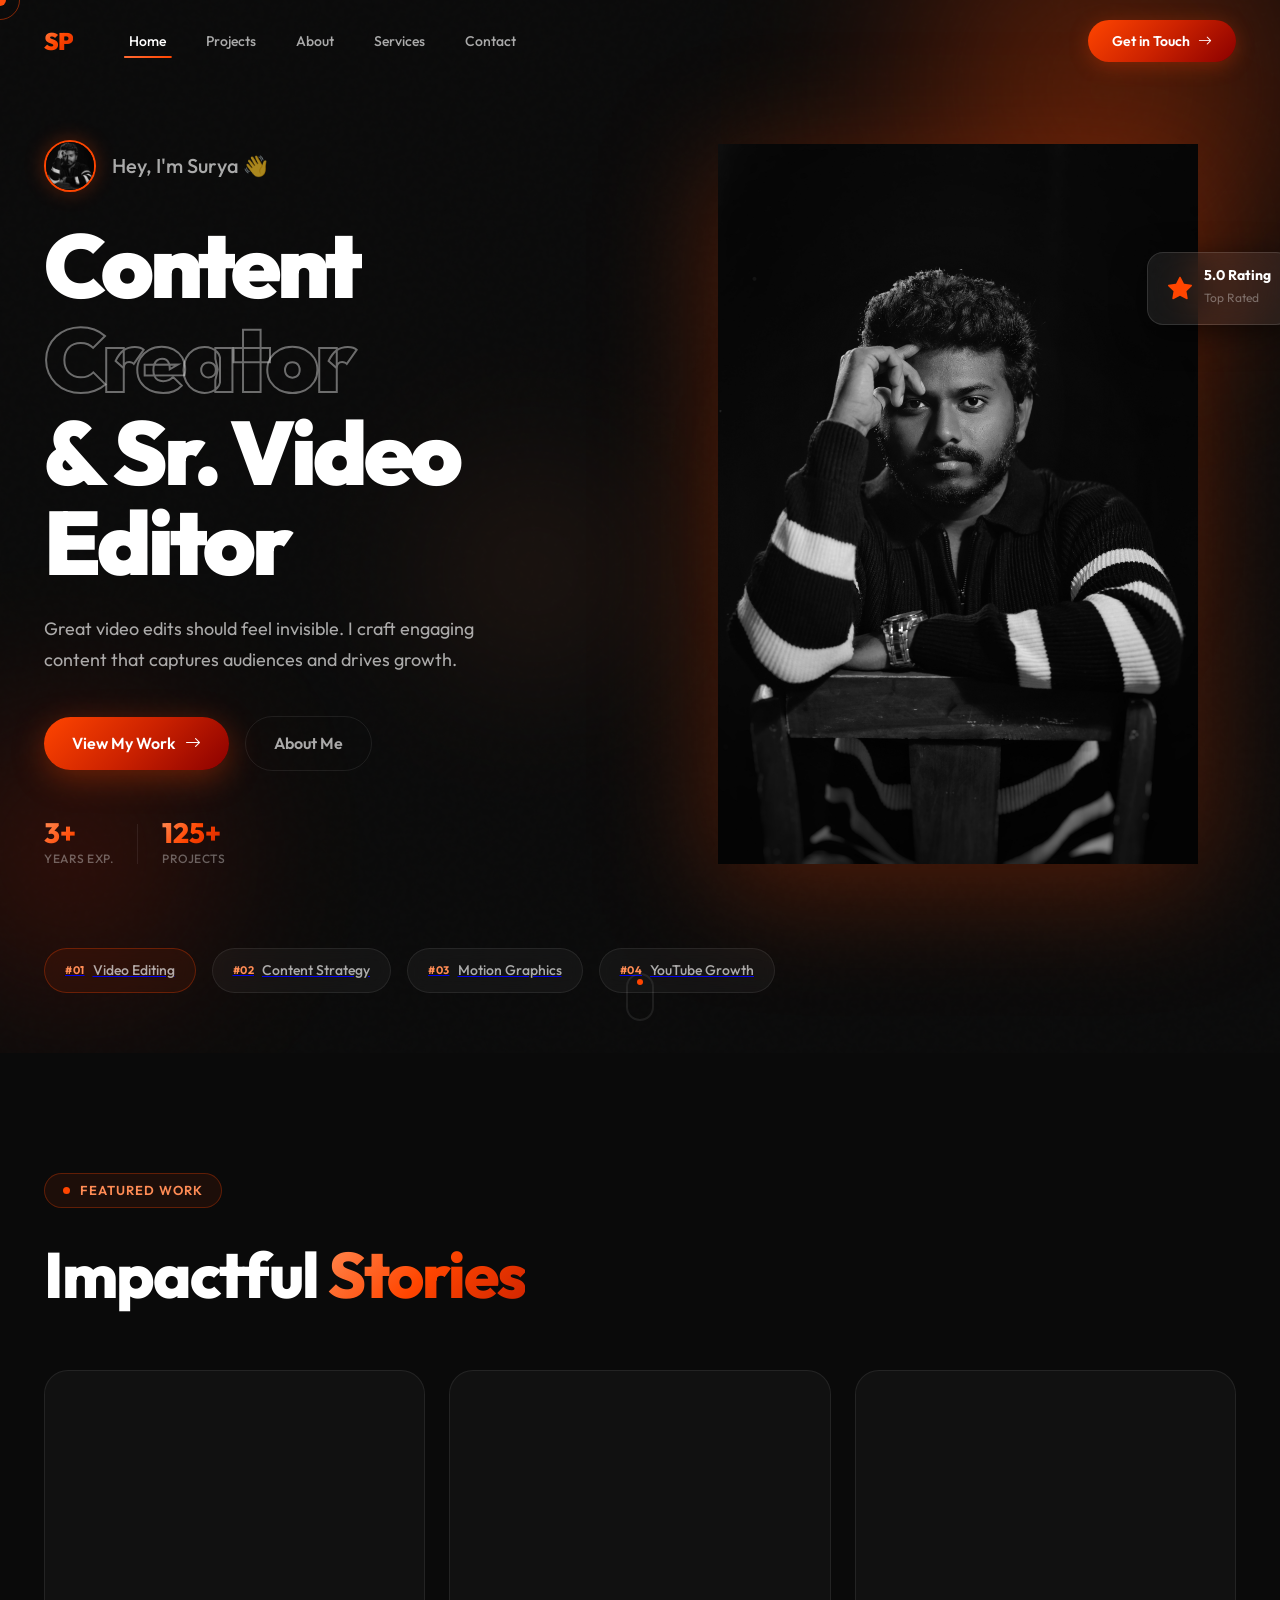
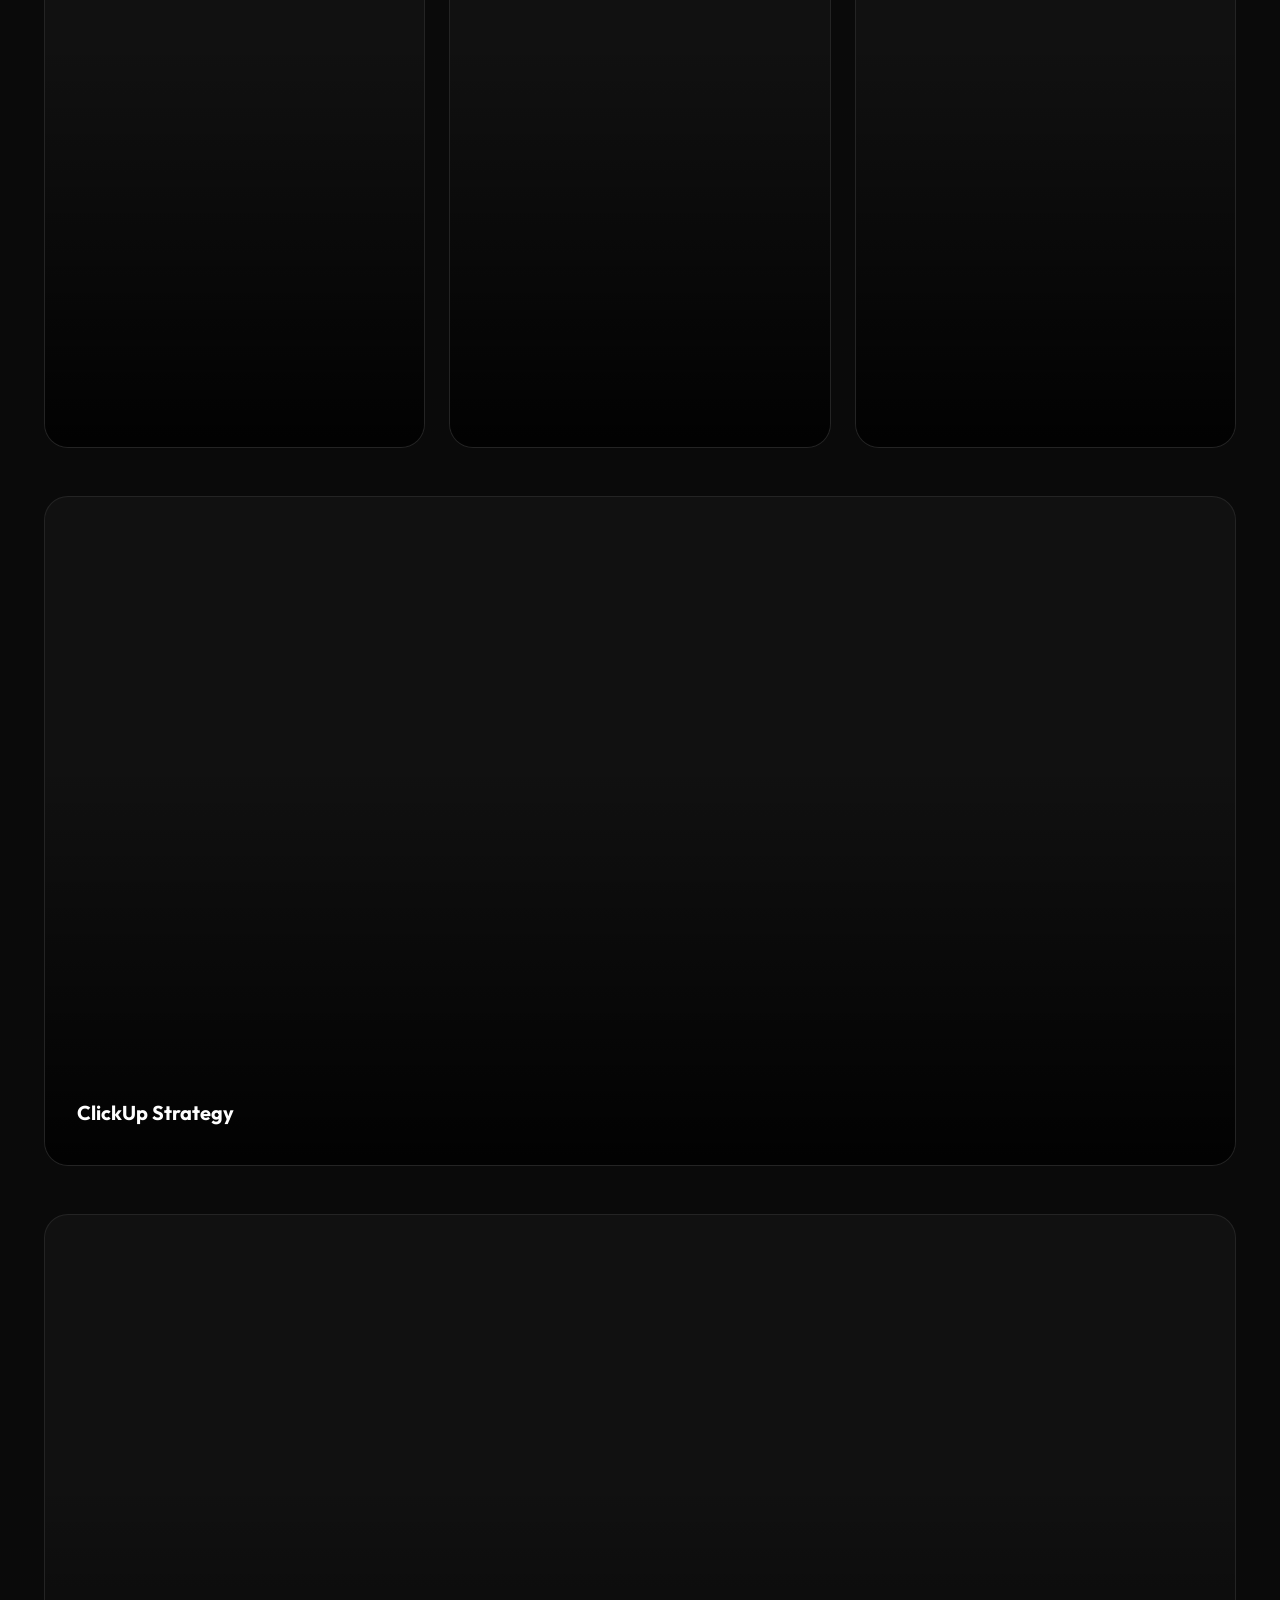
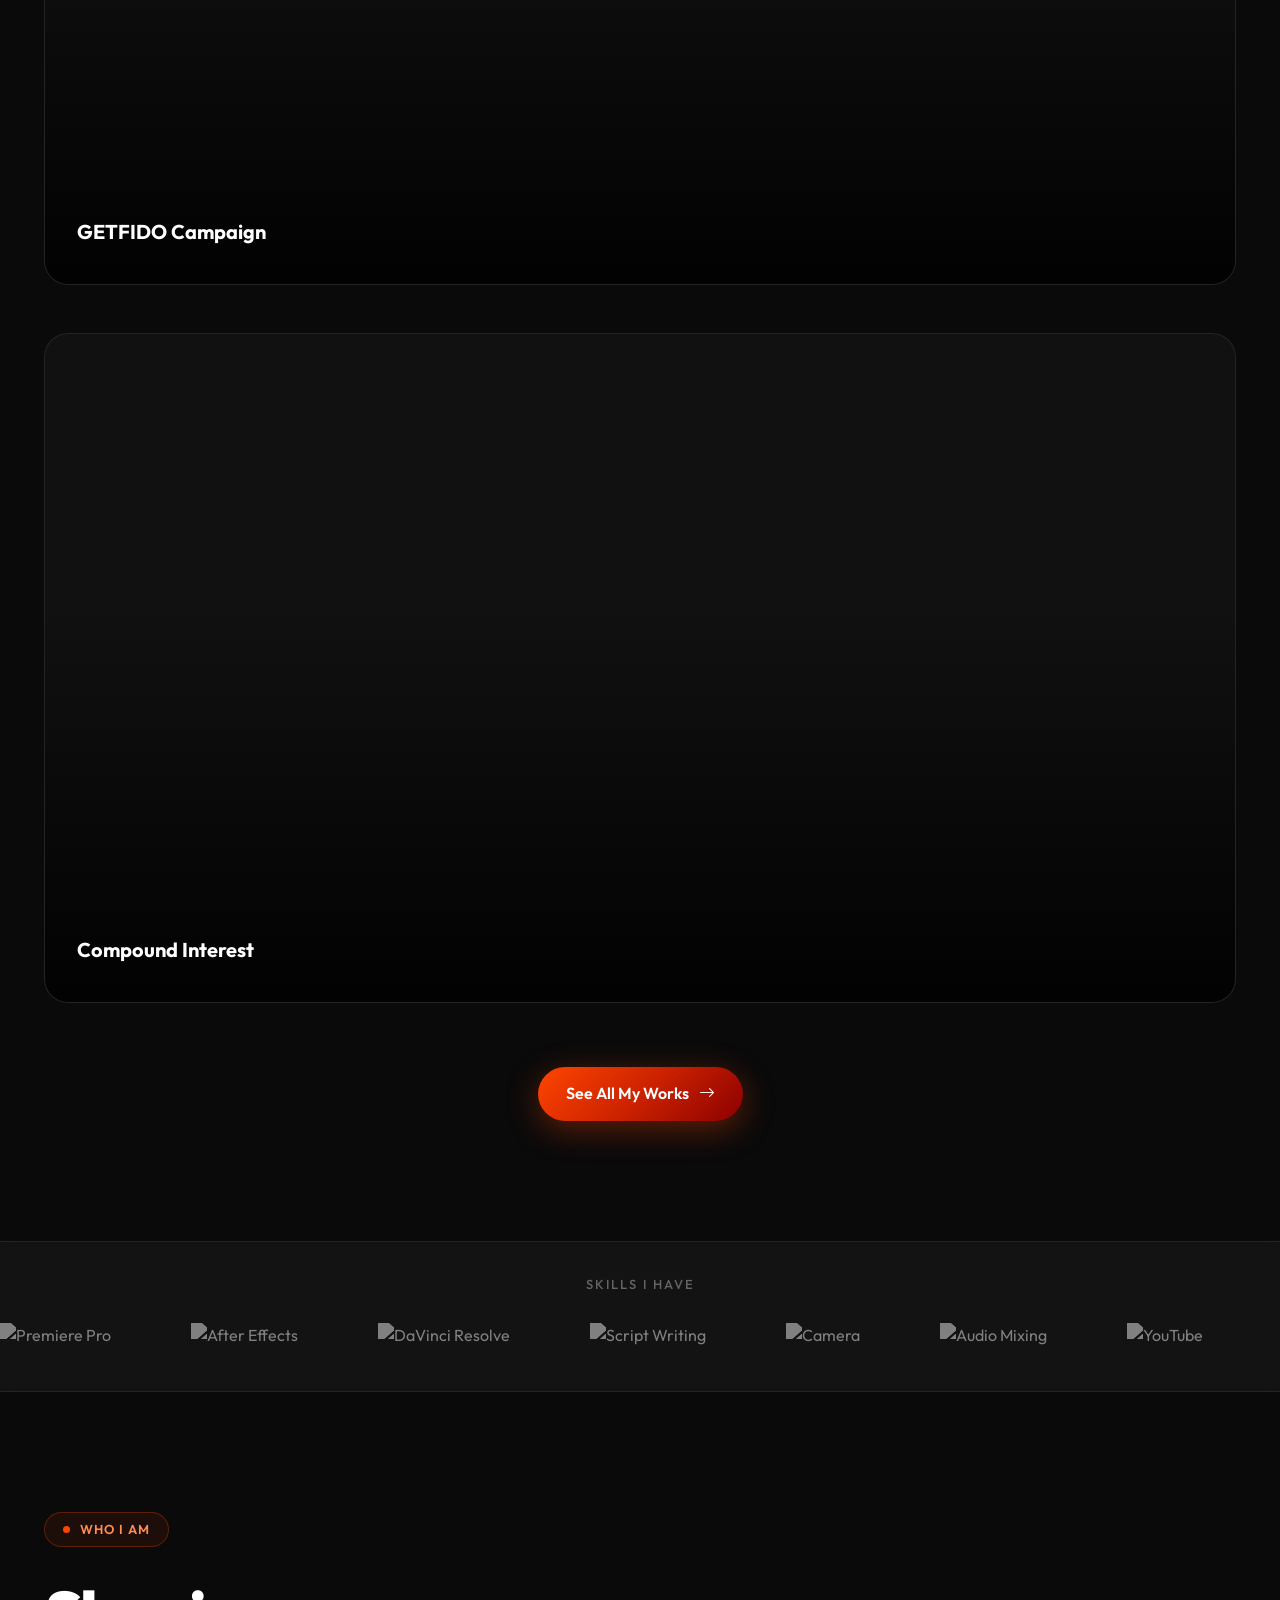
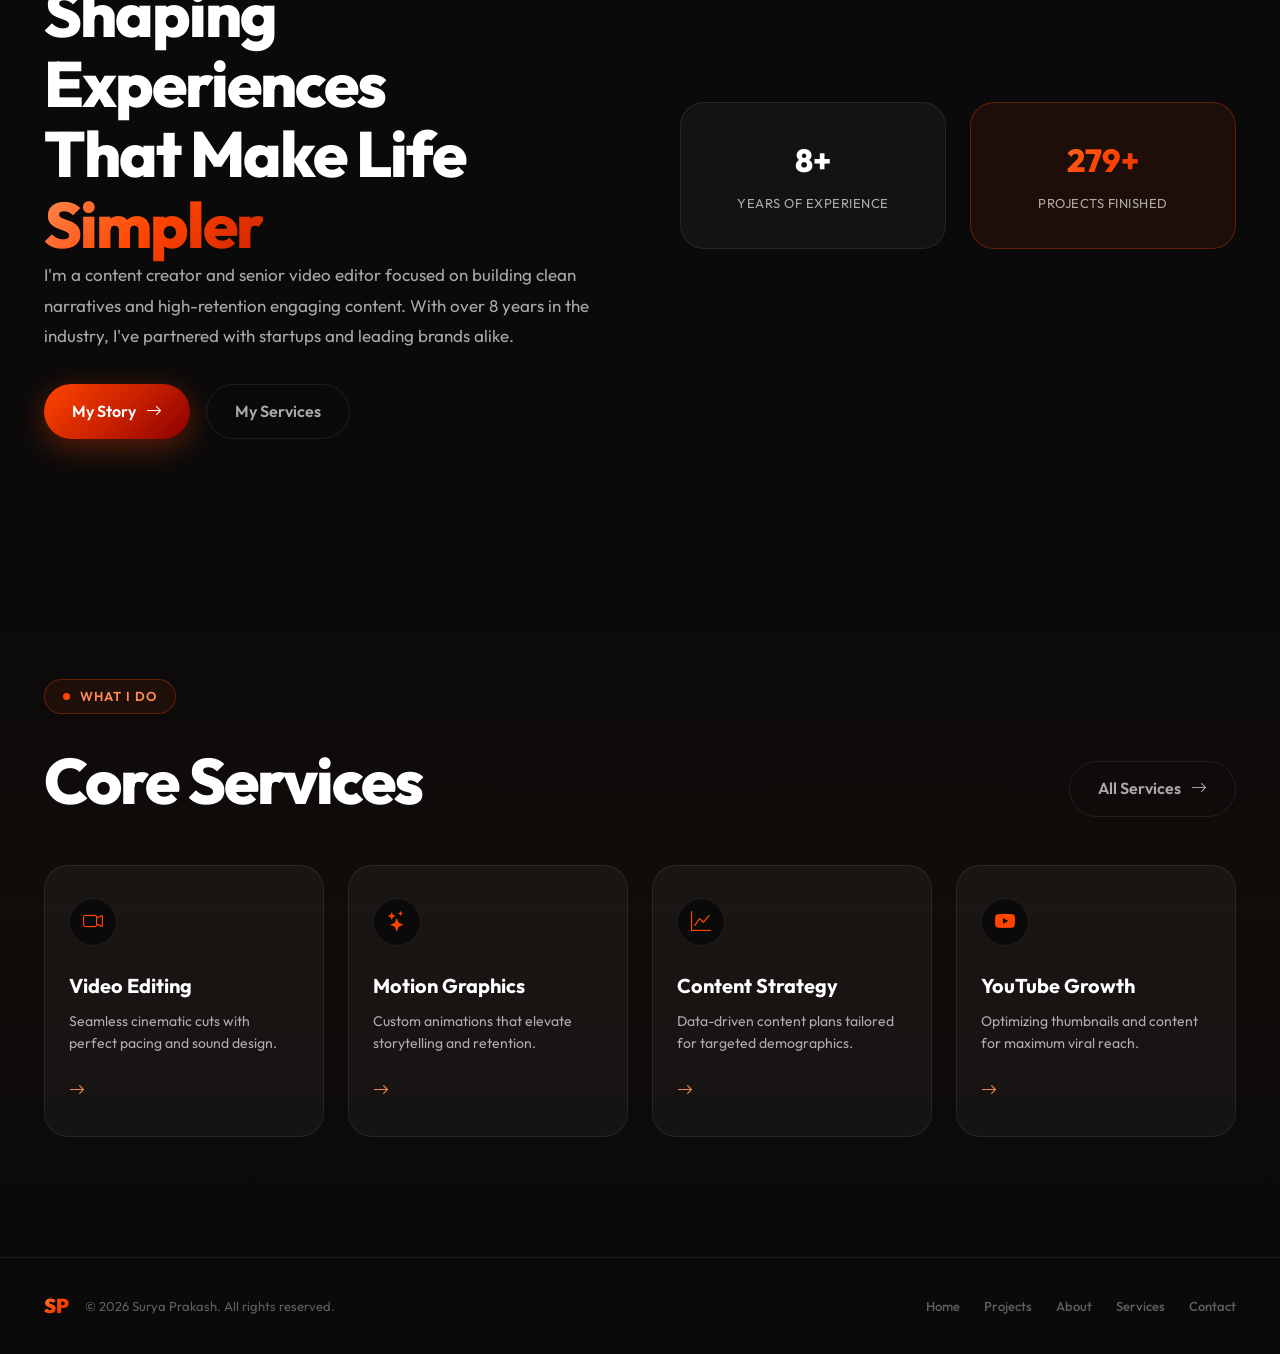
==== index.html @ 32194b1c "april" ====
<!doctype html>
<html lang="en">
<head>
  <meta charset="utf-8">
  <meta name="viewport" content="width=device-width, initial-scale=1">
  <meta name="description" content="Surya Prakash — Content Creator & Senior Video Editor. Crafting engaging cinematic stories and digital content.">
  <title>Home — Surya Prakash | Content Creator & Senior Video Editor</title>
  <link rel="preconnect" href="https://fonts.googleapis.com">
  <link rel="preconnect" href="https://fonts.gstatic.com" crossorigin>
  <link href="https://fonts.googleapis.com/css2?family=Outfit:wght@300;400;500;600;700;800;900&family=Inter:wght@300;400;500;600&display=swap" rel="stylesheet">
  <link href="css/bootstrap-icons.css" rel="stylesheet">
  <link href="css/portfolio-revamp.css" rel="stylesheet">
</head>
<body data-page="home">

  <!-- PRELOADER -->
  <div class="preloader" id="preloader">
    <div class="preloader-inner">
      <div class="preloader-ring"></div>
      <span class="preloader-logo">SP</span>
    </div>
  </div>

  <!-- CURSOR -->
  <div class="cursor" id="cursor"></div>
  <div class="cursor-follower" id="cursorFollower"></div>

  <!-- NAVBAR -->
  <nav class="navbar" id="navbar">
    <div class="nav-container">
      <a href="index.html" class="nav-logo"><span class="logo-text">SP</span></a>
      <ul class="nav-links" id="navLinks">
        <li><a href="index.html"    class="nav-link" data-page="home">Home</a></li>
        <li><a href="projects.html" class="nav-link" data-page="projects">Projects</a></li>
        <li><a href="about.html"    class="nav-link" data-page="about">About</a></li>
        <li><a href="services.html" class="nav-link" data-page="services">Services</a></li>
        <li><a href="contact.html"  class="nav-link" data-page="contact">Contact</a></li>
      </ul>
      <a href="contact.html" class="nav-cta"><span>Get in Touch</span><i class="bi-arrow-right"></i></a>
      <button class="hamburger" id="hamburger" aria-label="Toggle navigation">
        <span></span><span></span><span></span>
      </button>
    </div>
  </nav>

  <!-- MOBILE MENU -->
  <div class="mobile-menu" id="mobileMenu">
    <ul class="mobile-nav-links">
      <li><a href="index.html"    class="mobile-link">Home</a></li>
      <li><a href="projects.html" class="mobile-link">Projects</a></li>
      <li><a href="about.html"    class="mobile-link">About</a></li>
      <li><a href="services.html" class="mobile-link">Services</a></li>
      <li><a href="contact.html"  class="mobile-link">Contact</a></li>
    </ul>
  </div>

  <main>
    <!-- HERO -->
    <section class="hero" id="home">
      <div class="hero-bg">
        <div class="blob blob-1"></div>
        <div class="blob blob-2"></div>
        <div class="blob blob-3"></div>
        <div class="noise-overlay"></div>
      </div>

      <div class="hero-container">

        <div class="hero-inner">
          <div class="hero-content">
            <div class="hero-greeting">
              <img src="images/happy-bearded-young-man.jpg" class="hero-avatar" alt="Surya Prakash">
              <span>Hey, I'm Surya 👋</span>
            </div>
            <h1 class="hero-title">
              <span class="hero-title-line">Content</span>
              <span class="hero-title-line hero-title-outline">Creator</span>
              <span class="hero-title-line">& Sr. Video Editor</span>
            </h1>
            <p class="hero-desc">Great video edits should feel invisible. I craft engaging content that captures audiences and drives growth.</p>
            <div class="hero-actions">
              <a href="projects.html" class="btn-primary-glow"><span>View My Work</span><i class="bi-arrow-right"></i></a>
              <a href="about.html"    class="btn-ghost"><span>About Me</span></a>
            </div>
            <div class="hero-stats">
              <div class="stat-item"><strong>8+</strong><span>Years Exp.</span></div>
              <div class="stat-divider"></div>
              <div class="stat-item"><strong>279+</strong><span>Projects</span></div>
            </div>
          </div>

          <div class="hero-visual">
            <div class="hero-image-glow"></div>
            <div class="hero-image-container">
              <img src="images/portrait-happy-excited-man-holding-laptop-computer.png" class="hero-image" alt="Surya Prakash">
            </div>

            <div class="float-card float-card-2">
              <i class="bi-star-fill float-card-icon"></i>
              <div><strong>5.0 Rating</strong><span>Top Rated</span></div>
            </div>
          </div>
        </div>

        <!-- Service tags -->
        <div class="hero-tags">
          <a href="services.html" class="tag-wrap">
            <span class="tag-num">#01</span><span class="tag-name">Video Editing</span>
          </a>
          <a href="services.html" class="tag-wrap">
            <span class="tag-num">#02</span><span class="tag-name">Content Strategy</span>
          </a>
          <a href="services.html" class="tag-wrap active-tag">
            <span class="tag-num">#03</span><span class="tag-name">Motion Graphics</span>
          </a>
          <a href="services.html" class="tag-wrap">
            <span class="tag-num">#04</span><span class="tag-name">YouTube Growth</span>
          </a>
        </div>
      </div>

      <div class="scroll-indicator"><div class="scroll-dot"></div></div>
    </section>

    <!-- HOME WORK TEASER -->
    <section class="home-work-teaser section-padding">
      <div class="container">
        <div class="section-tag" data-animate="fade-up">
          <span class="tag-dot"></span><span>Featured Work</span>
        </div>
        <div class="work-teaser-header" data-animate="fade-up" data-delay="100">
          <h2 class="section-heading">Impactful <em>Stories</em></h2>
        </div>

        <!-- Short Form Grid -->
        <div class="work-grid short-form-grid" data-animate="fade-up" data-delay="200">
          <div class="video-card">
            <video class="video-thumb" autoplay muted loop playsinline>
              <source src="https://res.cloudinary.com/dpy5cxfa3/video/upload/v1776855637/IMG_6345_fhyfrw.mp4" type="video/mp4">
            </video>
            <button type="button" class="play-icon" data-lightbox data-type="video" data-src="https://res.cloudinary.com/dpy5cxfa3/video/upload/v1776855637/IMG_6345_fhyfrw.mp4">
              <i class="bi-play-fill"></i>
            </button>
            <div class="video-overlay" style="pointer-events: none;">
              <div class="video-info">
              </div>
            </div>
          </div>
          <div class="video-card">
            <video class="video-thumb" autoplay muted loop playsinline>
              <source src="https://res.cloudinary.com/dpy5cxfa3/video/upload/v1776855641/IMG_6347_lkm1pr.mp4" type="video/mp4">
            </video>
            <button type="button" class="play-icon" data-lightbox data-type="video" data-src="https://res.cloudinary.com/dpy5cxfa3/video/upload/v1776855641/IMG_6347_lkm1pr.mp4">
              <i class="bi-play-fill"></i>
            </button>
            <div class="video-overlay" style="pointer-events: none;">
              <div class="video-info">
              </div>
            </div>
          </div>
          <div class="video-card">
            <video class="video-thumb" autoplay muted loop playsinline>
              <source src="https://res.cloudinary.com/dpy5cxfa3/video/upload/v1776855666/IMG_6342_tnekiv.mp4" type="video/mp4">
            </video>
            <button type="button" class="play-icon" data-lightbox data-type="video" data-src="https://res.cloudinary.com/dpy5cxfa3/video/upload/v1776855666/IMG_6342_tnekiv.mp4">
              <i class="bi-play-fill"></i>
            </button>
            <div class="video-overlay" style="pointer-events: none;">
              <div class="video-info">
              </div>
            </div>
          </div>
        </div>

        <!-- Long Form Grid -->
        <div class="work-grid long-form-grid" data-animate="fade-up" data-delay="300">
          <div class="video-card long-form">
            <video class="video-thumb" autoplay muted loop playsinline>
              <source src="https://res.cloudinary.com/dpy5cxfa3/video/upload/v1776855956/Clickup_amy5yx.mp4" type="video/mp4">
            </video>
            <button type="button" class="play-icon" data-lightbox data-type="video" data-src="https://res.cloudinary.com/dpy5cxfa3/video/upload/v1776855956/Clickup_amy5yx.mp4">
              <i class="bi-play-fill"></i>
            </button>
            <div class="video-overlay" style="pointer-events: none;">
              <div class="video-info">
                <h4>ClickUp Strategy</h4>
              </div>
            </div>
          </div>
          <div class="video-card long-form">
            <video class="video-thumb" autoplay muted loop playsinline>
              <source src="https://res.cloudinary.com/dpy5cxfa3/video/upload/v1776855964/GETFIDO_imdwhl.mp4" type="video/mp4">
            </video>
            <button type="button" class="play-icon" data-lightbox data-type="video" data-src="https://res.cloudinary.com/dpy5cxfa3/video/upload/v1776855964/GETFIDO_imdwhl.mp4">
              <i class="bi-play-fill"></i>
            </button>
            <div class="video-overlay" style="pointer-events: none;">
              <div class="video-info">
                <h4>GETFIDO Campaign</h4>
              </div>
            </div>
          </div>
          <div class="video-card long-form">
            <video class="video-thumb" autoplay muted loop playsinline>
              <source src="https://res.cloudinary.com/dpy5cxfa3/video/upload/v1777349522/compound_interest_lb60eh.mp4" type="video/mp4">
            </video>
            <button type="button" class="play-icon" data-lightbox data-type="video" data-src="https://res.cloudinary.com/dpy5cxfa3/video/upload/v1777349522/compound_interest_lb60eh.mp4">
              <i class="bi-play-fill"></i>
            </button>
            <div class="video-overlay" style="pointer-events: none;">
              <div class="video-info">
                <h4>Compound Interest</h4>
              </div>
            </div>
          </div>
        </div>

        <div class="work-teaser-footer" data-animate="fade-up" data-delay="400">
          <a href="projects.html" class="btn-primary-glow"><span>See All My Works</span><i class="bi-arrow-right"></i></a>
        </div>
      </div>
    </section>

    <!-- MARQUEE / CLIENTS -->
    <section class="marquee-section">
      <div class="marquee-label">Skills I Have</div>
      <div class="marquee-track">
        <div class="marquee-inner">
          <img src="https://cdn.jsdelivr.net/npm/simple-icons@10.0.0/icons/adobepremierepro.svg" alt="Premiere Pro" class="marquee-logo">
          <img src="https://cdn.jsdelivr.net/npm/simple-icons@10.0.0/icons/adobeaftereffects.svg" alt="After Effects" class="marquee-logo">
          <img src="https://cdn.jsdelivr.net/npm/simple-icons@latest/icons/davinciresolve.svg" alt="DaVinci Resolve" class="marquee-logo">
          <img src="https://cdn.jsdelivr.net/npm/simple-icons@10.0.0/icons/notion.svg" alt="Script Writing" class="marquee-logo">
          <img src="https://cdn.jsdelivr.net/npm/bootstrap-icons@1.11.3/icons/camera-video.svg" alt="Camera" class="marquee-logo">
          <img src="https://cdn.jsdelivr.net/npm/simple-icons@10.0.0/icons/adobeaudition.svg" alt="Audio Mixing" class="marquee-logo">
          <img src="https://cdn.jsdelivr.net/npm/simple-icons@10.0.0/icons/youtube.svg" alt="YouTube" class="marquee-logo">
          
          <img src="https://cdn.jsdelivr.net/npm/simple-icons@10.0.0/icons/adobepremierepro.svg" alt="Premiere Pro" class="marquee-logo">
          <img src="https://cdn.jsdelivr.net/npm/simple-icons@10.0.0/icons/adobeaftereffects.svg" alt="After Effects" class="marquee-logo">
          <img src="https://cdn.jsdelivr.net/npm/simple-icons@latest/icons/davinciresolve.svg" alt="DaVinci Resolve" class="marquee-logo">
          <img src="https://cdn.jsdelivr.net/npm/simple-icons@10.0.0/icons/notion.svg" alt="Script Writing" class="marquee-logo">
          <img src="https://cdn.jsdelivr.net/npm/bootstrap-icons@1.11.3/icons/camera-video.svg" alt="Camera" class="marquee-logo">
          <img src="https://cdn.jsdelivr.net/npm/simple-icons@10.0.0/icons/adobeaudition.svg" alt="Audio Mixing" class="marquee-logo">
          <img src="https://cdn.jsdelivr.net/npm/simple-icons@10.0.0/icons/youtube.svg" alt="YouTube" class="marquee-logo">
        </div>
      </div>
    </section>

    <!-- HOME PREVIEW: ABOUT TEASER -->
    <section class="home-teaser section-padding">
      <div class="container">
        <div class="teaser-grid">
          <div class="teaser-left" data-animate="slide-left">
            <div class="section-tag"><span class="tag-dot"></span><span>Who I Am</span></div>
            <h2 class="section-heading">Shaping Experiences<br>That Make Life <em>Simpler</em></h2>
            <p class="about-text">I'm a content creator and senior video editor focused on building clean narratives and high-retention engaging content. With over 8 years in the industry, I've partnered with startups and leading brands alike.</p>
            <div class="teaser-actions">
              <a href="about.html"    class="btn-primary-glow"><span>My Story</span><i class="bi-arrow-right"></i></a>
              <a href="services.html" class="btn-ghost"><span>My Services</span></a>
            </div>
          </div>
          <div class="teaser-right" data-animate="slide-right">
            <div class="teaser-stats-grid">
              <div class="teaser-stat-card">
                <strong>8+</strong>
                <span>Years of Experience</span>
              </div>
              <div class="teaser-stat-card featured">
                <strong>279+</strong>
                <span>Projects Finished</span>
              </div>
            </div>
          </div>
        </div>
      </div>
    </section>

    <!-- HOME PREVIEW: SERVICES TEASER -->
    <section class="home-services-teaser section-padding">
      <div class="container">
        <div class="section-tag" data-animate="fade-up"><span class="tag-dot"></span><span>What I Do</span></div>
        <div class="teaser-services-header" data-animate="fade-up" data-delay="100">
          <h2 class="section-heading">Core Services</h2>
          <a href="services.html" class="btn-ghost"><span>All Services</span><i class="bi-arrow-right"></i></a>
        </div>
        <div class="teaser-services-row">
          <a href="services.html" class="teaser-service-item" data-animate="fade-up" data-delay="0">
            <div class="tsi-icon"><i class="bi-camera-video"></i></div>
            <div class="tsi-info">
              <h4>Video Editing</h4>
              <p>Seamless cinematic cuts with perfect pacing and sound design.</p>
            </div>
            <i class="bi-arrow-right tsi-arrow"></i>
          </a>
          <a href="services.html" class="teaser-service-item" data-animate="fade-up" data-delay="100">
            <div class="tsi-icon"><i class="bi-stars"></i></div>
            <div class="tsi-info">
              <h4>Motion Graphics</h4>
              <p>Custom animations that elevate storytelling and retention.</p>
            </div>
            <i class="bi-arrow-right tsi-arrow"></i>
          </a>
          <a href="services.html" class="teaser-service-item" data-animate="fade-up" data-delay="200">
            <div class="tsi-icon"><i class="bi-graph-up"></i></div>
            <div class="tsi-info">
              <h4>Content Strategy</h4>
              <p>Data-driven content plans tailored for targeted demographics.</p>
            </div>
            <i class="bi-arrow-right tsi-arrow"></i>
          </a>
          <a href="services.html" class="teaser-service-item" data-animate="fade-up" data-delay="300">
            <div class="tsi-icon"><i class="bi-youtube"></i></div>
            <div class="tsi-info">
              <h4>YouTube Growth</h4>
              <p>Optimizing thumbnails and content for maximum viral reach.</p>
            </div>
            <i class="bi-arrow-right tsi-arrow"></i>
          </a>
        </div>
      </div>
    </section>
  </main>

  <!-- FOOTER -->
  <footer class="site-footer">
    <div class="footer-container">
      <div class="footer-left">
        <span class="footer-logo">SP</span>
        <p>© 2026 Surya Prakash. All rights reserved.</p>
      </div>
      <div class="footer-right">
        <a href="index.html"    class="footer-link">Home</a>
        <a href="projects.html" class="footer-link">Projects</a>
        <a href="about.html"    class="footer-link">About</a>
        <a href="services.html" class="footer-link">Services</a>
        <a href="contact.html"  class="footer-link">Contact</a>
      </div>
    </div>
  </footer>

  <button class="back-to-top" id="backToTop" aria-label="Back to top"><i class="bi-arrow-up"></i></button>

  <script src="js/portfolio-revamp.js"></script>
</body>
</html>
---- css/portfolio-revamp.css ----
/* =============================================
   PORTFOLIO REVAMP — CSS
   Theme: Dark + Orange/Red Gradient
   Style: Glassmorphism + Modern UI
============================================= */

/* ===== RESET & ROOT ===== */
*, *::before, *::after {
  margin: 0;
  padding: 0;
  box-sizing: border-box;
}

:root {
  /* PALETTE */
  --orange-primary:   #FF4500;
  --orange-mid:       #FF6B35;
  --orange-light:     #FF8C55;
  --red-deep:         #CC2200;
  --amber:            #FF9B21;
  
  --bg-dark:          #0A0A0A;
  --bg-card:          #111111;
  --bg-card-2:        #161616;
  --surface-glass:    rgba(255, 255, 255, 0.04);
  --surface-glass-2:  rgba(255, 255, 255, 0.08);
  --surface-glass-3:  rgba(255,69,0, 0.08);

  --text-primary:     #FFFFFF;
  --text-secondary:   rgba(255,255,255,0.65);
  --text-muted:       rgba(255,255,255,0.35);
  
  --border-glass:     rgba(255,255,255,0.08);
  --border-orange:    rgba(255,69,0,0.3);

  --gradient-fire:    linear-gradient(135deg, #FF4500 0%, #CC2200 50%, #8B0000 100%);
  --gradient-warm:    linear-gradient(135deg, #FF6B35 0%, #FF4500 100%);
  --gradient-glow:    linear-gradient(180deg, rgba(255,69,0,0.15) 0%, transparent 60%);
  --gradient-text:    linear-gradient(135deg, #FF8C55 0%, #FF4500 50%, #CC2200 100%);

  --blur-glass:       blur(20px);
  --blur-sm:          blur(8px);
  --radius-sm:        8px;
  --radius-md:        16px;
  --radius-lg:        24px;
  --radius-xl:        40px;
  --radius-full:      9999px;

  --font-primary:     'Outfit', sans-serif;
  --font-secondary:   'Inter', sans-serif;

  --transition-fast:  0.2s ease;
  --transition-med:   0.4s cubic-bezier(0.25, 0.46, 0.45, 0.94);
  --transition-slow:  0.7s cubic-bezier(0.25, 0.46, 0.45, 0.94);

  --shadow-orange:    0 8px 32px rgba(255, 69, 0, 0.35);
  --shadow-dark:      0 8px 32px rgba(0, 0, 0, 0.6);
  --shadow-card:      0 4px 24px rgba(0, 0, 0, 0.4);
}

html {
  scroll-behavior: smooth;
  overflow-x: hidden;
}

body {
  background-color: var(--bg-dark);
  color: var(--text-primary);
  font-family: var(--font-primary);
  line-height: 1.6;
  overflow-x: hidden;
  cursor: none;
}

/* ===== SCROLLBAR ===== */
::-webkit-scrollbar { width: 5px; }
::-webkit-scrollbar-track { background: var(--bg-dark); }
::-webkit-scrollbar-thumb { background: var(--orange-primary); border-radius: var(--radius-full); }

::selection { background: var(--orange-primary); color: #fff; }


/* ===== CUSTOM CURSOR ===== */
.cursor {
  width: 12px;
  height: 12px;
  background: var(--orange-primary);
  border-radius: 50%;
  position: fixed;
  top: 0; left: 0;
  pointer-events: none;
  z-index: 99999;
  transform: translate(-50%, -50%);
  transition: transform 0.1s, width 0.3s, height 0.3s, opacity 0.3s;
  mix-blend-mode: screen;
}

.cursor-follower {
  width: 40px;
  height: 40px;
  border: 1px solid rgba(255,69,0,0.5);
  border-radius: 50%;
  position: fixed;
  top: 0; left: 0;
  pointer-events: none;
  z-index: 99998;
  transform: translate(-50%, -50%);
  transition: all 0.15s ease;
}

.cursor.cursor-hover { width: 24px; height: 24px; }
.cursor-follower.follower-hover { width: 60px; height: 60px; border-color: var(--orange-primary); }


/* ===== PRELOADER ===== */
.preloader {
  position: fixed;
  inset: 0;
  background: var(--bg-dark);
  z-index: 999999;
  display: flex;
  align-items: center;
  justify-content: center;
  transition: opacity 0.6s ease, visibility 0.6s ease;
}

.preloader.hidden {
  opacity: 0;
  visibility: hidden;
}

.preloader-inner {
  position: relative;
  display: flex;
  align-items: center;
  justify-content: center;
}

.preloader-ring {
  width: 80px;
  height: 80px;
  border: 2px solid var(--border-glass);
  border-top-color: var(--orange-primary);
  border-radius: 50%;
  animation: spin 1s linear infinite;
}

.preloader-logo {
  position: absolute;
  font-family: var(--font-primary);
  font-weight: 900;
  font-size: 22px;
  background: var(--gradient-text);
  -webkit-background-clip: text;
  -webkit-text-fill-color: transparent;
  background-clip: text;
}

@keyframes spin { to { transform: rotate(360deg); } }


/* ===== UTILITY ===== */
.container {
  max-width: 1240px;
  margin: 0 auto;
  padding: 0 24px;
}

.section-padding {
  padding: 120px 0;
}

.section-tag {
  display: inline-flex;
  align-items: center;
  gap: 10px;
  background: var(--surface-glass-3);
  border: 1px solid var(--border-orange);
  border-radius: var(--radius-full);
  padding: 6px 18px;
  font-size: 13px;
  font-weight: 600;
  color: var(--orange-light);
  text-transform: uppercase;
  letter-spacing: 1px;
  margin-bottom: 32px;
}

.tag-dot {
  width: 7px;
  height: 7px;
  background: var(--orange-primary);
  border-radius: 50%;
  animation: pulse-dot 1.5s ease-in-out infinite;
}

@keyframes pulse-dot {
  0%, 100% { opacity: 1; transform: scale(1); }
  50% { opacity: 0.5; transform: scale(1.5); }
}

.section-heading {
  font-size: clamp(36px, 5vw, 64px);
  font-weight: 800;
  line-height: 1.1;
  letter-spacing: -2px;
  color: var(--text-primary);
}

.section-heading em {
  font-style: normal;
  background: var(--gradient-text);
  -webkit-background-clip: text;
  -webkit-text-fill-color: transparent;
  background-clip: text;
}

.mt-4 { margin-top: 32px; }


/* ===== GLASSMORPHISM MIXIN ===== */
.glass {
  background: var(--surface-glass);
  backdrop-filter: var(--blur-glass);
  -webkit-backdrop-filter: var(--blur-glass);
  border: 1px solid var(--border-glass);
  border-radius: var(--radius-md);
}


/* ===== BUTTONS ===== */
.btn-primary-glow {
  display: inline-flex;
  align-items: center;
  gap: 10px;
  background: var(--gradient-fire);
  color: #fff;
  font-family: var(--font-primary);
  font-size: 16px;
  font-weight: 600;
  padding: 14px 28px;
  border-radius: var(--radius-full);
  text-decoration: none;
  border: none;
  cursor: pointer;
  position: relative;
  overflow: hidden;
  transition: var(--transition-med);
  box-shadow: var(--shadow-orange);
}

.btn-primary-glow::before {
  content: '';
  position: absolute;
  inset: 0;
  background: linear-gradient(135deg, rgba(255,255,255,0.15) 0%, transparent 50%);
  opacity: 0;
  transition: var(--transition-fast);
}

.btn-primary-glow:hover {
  transform: translateY(-3px);
  box-shadow: 0 16px 48px rgba(255, 69, 0, 0.5);
  color: #fff;
  text-decoration: none;
}

.btn-primary-glow:hover::before { opacity: 1; }

.btn-primary-glow i {
  transition: transform var(--transition-fast);
}

.btn-primary-glow:hover i {
  transform: translateX(4px);
}

.btn-ghost {
  display: inline-flex;
  align-items: center;
  gap: 10px;
  background: transparent;
  color: var(--text-secondary);
  font-size: 16px;
  font-weight: 600;
  padding: 14px 28px;
  border-radius: var(--radius-full);
  border: 1px solid var(--border-glass);
  text-decoration: none;
  transition: var(--transition-med);
}

.btn-ghost:hover {
  color: var(--text-primary);
  border-color: rgba(255,255,255,0.25);
  background: var(--surface-glass);
  text-decoration: none;
}


/* ===== NAVBAR ===== */
.navbar {
  position: fixed;
  top: 0;
  left: 0;
  right: 0;
  z-index: 1000;
  padding: 20px 0;
  transition: var(--transition-med);
}

.navbar.scrolled {
  padding: 12px 0;
  background: rgba(10, 10, 10, 0.8);
  backdrop-filter: var(--blur-glass);
  -webkit-backdrop-filter: var(--blur-glass);
  border-bottom: 1px solid var(--border-glass);
}

.nav-container {
  max-width: 1240px;
  margin: 0 auto;
  padding: 0 24px;
  display: flex;
  align-items: center;
  gap: 40px;
}

.nav-logo {
  text-decoration: none;
  display: flex;
  align-items: center;
}

.logo-text {
  font-size: 24px;
  font-weight: 900;
  background: var(--gradient-text);
  -webkit-background-clip: text;
  -webkit-text-fill-color: transparent;
  background-clip: text;
  letter-spacing: -1px;
}

.nav-links {
  display: flex;
  align-items: center;
  list-style: none;
  gap: 8px;
  margin: 0;
  padding: 0;
}

.nav-link {
  color: var(--text-secondary);
  text-decoration: none;
  font-size: 14px;
  font-weight: 500;
  padding: 8px 16px;
  border-radius: var(--radius-full);
  transition: var(--transition-fast);
  position: relative;
}

.nav-link::after {
  content: '';
  position: absolute;
  bottom: 0;
  left: 50%;
  transform: translateX(-50%);
  width: 0;
  height: 2px;
  background: var(--gradient-warm);
  border-radius: var(--radius-full);
  transition: width var(--transition-fast);
}

.nav-link:hover, .nav-link.active {
  color: var(--text-primary);
}

.nav-link:hover::after, .nav-link.active::after {
  width: 70%;
}

.nav-cta {
  margin-left: auto;
  display: inline-flex;
  align-items: center;
  gap: 8px;
  background: var(--gradient-fire);
  color: #fff;
  font-size: 14px;
  font-weight: 600;
  padding: 10px 24px;
  border-radius: var(--radius-full);
  text-decoration: none;
  transition: var(--transition-med);
  box-shadow: 0 4px 20px rgba(255,69,0,0.3);
}

.nav-cta:hover {
  transform: translateY(-2px);
  box-shadow: var(--shadow-orange);
  color: #fff;
  text-decoration: none;
}

.nav-cta i { transition: transform var(--transition-fast); }
.nav-cta:hover i { transform: translateX(4px); }

.hamburger {
  display: none;
  flex-direction: column;
  gap: 5px;
  background: none;
  border: none;
  cursor: pointer;
  padding: 4px;
  margin-left: auto;
}

.hamburger span {
  display: block;
  width: 25px;
  height: 2px;
  background: var(--text-primary);
  border-radius: var(--radius-full);
  transition: var(--transition-med);
}

.hamburger.open span:nth-child(1) { transform: rotate(45deg) translate(5px, 5px); }
.hamburger.open span:nth-child(2) { opacity: 0; }
.hamburger.open span:nth-child(3) { transform: rotate(-45deg) translate(5px, -5px); }


/* ===== MOBILE MENU ===== */
.mobile-menu {
  position: fixed;
  top: 0;
  left: 0;
  right: 0;
  bottom: 0;
  background: rgba(10, 10, 10, 0.98);
  backdrop-filter: var(--blur-glass);
  z-index: 999;
  display: flex;
  align-items: center;
  justify-content: center;
  opacity: 0;
  visibility: hidden;
  transition: var(--transition-med);
}

.mobile-menu.open {
  opacity: 1;
  visibility: visible;
}

.mobile-nav-links {
  list-style: none;
  text-align: center;
  padding: 0;
}

.mobile-nav-links li {
  margin: 16px 0;
}

.mobile-link {
  color: var(--text-primary);
  text-decoration: none;
  font-size: 40px;
  font-weight: 800;
  line-height: 1;
  transition: var(--transition-fast);
  display: inline-block;
}

.mobile-link:hover {
  background: var(--gradient-text);
  -webkit-background-clip: text;
  -webkit-text-fill-color: transparent;
  background-clip: text;
  text-decoration: none;
  transform: translateX(8px);
}


/* ===== HERO ===== */
.hero {
  position: relative;
  min-height: 100vh;
  display: flex;
  flex-direction: column;
  justify-content: center;
  overflow: hidden;
  padding: 140px 0 60px;
}

.hero-bg {
  position: absolute;
  inset: 0;
  z-index: 0;
}

.blob {
  position: absolute;
  border-radius: 50%;
  filter: blur(80px);
  opacity: 0.6;
  animation: float 8s ease-in-out infinite;
}

.blob-1 {
  width: 600px;
  height: 600px;
  background: radial-gradient(circle, #FF4500 0%, transparent 70%);
  top: -20%;
  right: -10%;
  animation-delay: 0s;
  opacity: 0.4;
}

.blob-2 {
  width: 400px;
  height: 400px;
  background: radial-gradient(circle, #CC2200 0%, transparent 70%);
  bottom: 0;
  left: -10%;
  animation-delay: -3s;
  opacity: 0.3;
}

.blob-3 {
  width: 300px;
  height: 300px;
  background: radial-gradient(circle, #FF8C55 0%, transparent 70%);
  top: 40%;
  left: 30%;
  animation-delay: -6s;
  opacity: 0.15;
}

.noise-overlay {
  position: absolute;
  inset: 0;
  background-image: url("data:image/svg+xml,%3Csvg viewBox='0 0 200 200' xmlns='http://www.w3.org/2000/svg'%3E%3Cfilter id='noise'%3E%3CfeTurbulence type='fractalNoise' baseFrequency='0.85' numOctaves='4' stitchTiles='stitch'/%3E%3C/filter%3E%3Crect width='100%25' height='100%25' filter='url(%23noise)' opacity='0.03'/%3E%3C/svg%3E");
  opacity: 0.4;
  pointer-events: none;
}

@keyframes float {
  0%, 100% { transform: translateY(0px) scale(1); }
  33% { transform: translateY(-30px) scale(1.05); }
  66% { transform: translateY(15px) scale(0.95); }
}

.hero-container {
  position: relative;
  z-index: 1;
  max-width: 1240px;
  margin: 0 auto;
  padding: 0 24px;
  width: 100%;
}

.hero-badge {
  display: inline-flex;
  align-items: center;
  gap: 10px;
  background: var(--surface-glass);
  backdrop-filter: var(--blur-sm);
  border: 1px solid var(--border-glass);
  border-radius: var(--radius-full);
  padding: 8px 20px;
  font-size: 13px;
  font-weight: 500;
  color: var(--text-secondary);
  margin-bottom: 48px;
}

.badge-dot {
  width: 8px;
  height: 8px;
  background: #22c55e;
  border-radius: 50%;
  box-shadow: 0 0 10px rgba(34, 197, 94, 0.6);
  animation: pulse-dot 2s ease-in-out infinite;
}

.hero-inner {
  display: grid;
  grid-template-columns: 1fr 1fr;
  gap: 80px;
  align-items: center;
  margin-bottom: 80px;
}

.hero-greeting {
  display: flex;
  align-items: center;
  gap: 16px;
  margin-bottom: 28px;
}

.hero-avatar {
  width: 52px;
  height: 52px;
  border-radius: 50%;
  object-fit: cover;
  border: 2px solid var(--orange-primary);
  box-shadow: 0 0 20px rgba(255,69,0,0.3);
}

.hero-greeting span {
  font-size: 20px;
  font-weight: 500;
  color: var(--text-secondary);
}

.hero-title {
  display: flex;
  flex-direction: column;
  gap: 4px;
  margin-bottom: 28px;
}

.hero-title-line {
  display: block;
  font-size: clamp(52px, 7vw, 96px);
  font-weight: 900;
  line-height: 1;
  letter-spacing: -4px;
  color: var(--text-primary);
}

.hero-title-outline {
  color: transparent;
  -webkit-text-stroke: 2px rgba(255,255,255,0.4);
  text-stroke: 2px rgba(255,255,255,0.4);
}

.hero-desc {
  font-size: 18px;
  font-weight: 400;
  color: var(--text-secondary);
  max-width: 440px;
  margin-bottom: 40px;
  line-height: 1.7;
}

.hero-actions {
  display: flex;
  align-items: center;
  gap: 16px;
  margin-bottom: 48px;
  flex-wrap: wrap;
}

.hero-stats {
  display: flex;
  align-items: center;
  gap: 24px;
}

.stat-item {
  display: flex;
  flex-direction: column;
  gap: 2px;
}

.stat-item strong {
  font-size: 28px;
  font-weight: 800;
  background: var(--gradient-text);
  -webkit-background-clip: text;
  -webkit-text-fill-color: transparent;
  background-clip: text;
  line-height: 1;
}

.stat-item span {
  font-size: 12px;
  color: var(--text-muted);
  font-weight: 500;
  text-transform: uppercase;
  letter-spacing: 0.5px;
}

.stat-divider {
  width: 1px;
  height: 40px;
  background: var(--border-glass);
}

.hero-visual {
  position: relative;
  display: flex;
  align-items: center;
  justify-content: center;
}

.hero-image-glow {
  position: absolute;
  width: 80%;
  height: 80%;
  background: radial-gradient(circle, rgba(255,69,0,0.3) 0%, transparent 70%);
  filter: blur(40px);
  z-index: 0;
}

.hero-image-container {
  position: relative;
  z-index: 1;
  width: 100%;
  max-width: 480px;
}

.hero-image {
  width: 100%;
  height: auto;
  display: block;
  filter: drop-shadow(0 20px 60px rgba(255,69,0,0.3));
  animation: hero-float 6s ease-in-out infinite;
}

@keyframes hero-float {
  0%, 100% { transform: translateY(0px); }
  50% { transform: translateY(-20px); }
}

.float-card {
  position: absolute;
  background: rgba(255,255,255,0.07);
  backdrop-filter: var(--blur-glass);
  -webkit-backdrop-filter: var(--blur-glass);
  border: 1px solid rgba(255,255,255,0.12);
  border-radius: var(--radius-md);
  padding: 14px 20px;
  display: flex;
  align-items: center;
  gap: 12px;
  z-index: 2;
  box-shadow: var(--shadow-dark);
  animation: float-card 4s ease-in-out infinite;
}

.float-card-1 { bottom: 15%; left: -10%; animation-delay: -1s; }
.float-card-2 { top: 15%; right: -10%; animation-delay: -2.5s; }

@keyframes float-card {
  0%, 100% { transform: translateY(0); }
  50% { transform: translateY(-10px); }
}

.float-card-icon {
  font-size: 24px;
  color: var(--orange-primary);
}

.float-card strong {
  display: block;
  font-size: 14px;
  font-weight: 700;
  color: var(--text-primary);
  line-height: 1.2;
}

.float-card span {
  font-size: 12px;
  color: var(--text-muted);
}

.hero-tags {
  display: flex;
  gap: 16px;
  flex-wrap: wrap;
}

.tag-wrap {
  display: flex;
  align-items: center;
  gap: 8px;
  padding: 10px 20px;
  background: var(--surface-glass);
  backdrop-filter: var(--blur-sm);
  border: 1px solid var(--border-glass);
  border-radius: var(--radius-full);
  transition: var(--transition-med);
}

.tag-wrap:hover, .tag-wrap.active-tag {
  background: var(--surface-glass-3);
  border-color: var(--border-orange);
}

.tag-num {
  font-size: 11px;
  font-weight: 700;
  color: var(--orange-light);
  text-transform: uppercase;
  letter-spacing: 0.5px;
}

.tag-name {
  font-size: 14px;
  font-weight: 500;
  color: var(--text-secondary);
}

.scroll-indicator {
  position: absolute;
  bottom: 32px;
  left: 50%;
  transform: translateX(-50%);
  z-index: 1;
  display: flex;
  flex-direction: column;
  align-items: center;
  width: 28px;
  height: 48px;
  border: 2px solid var(--border-glass);
  border-radius: var(--radius-full);
  padding: 4px;
}

.scroll-dot {
  width: 6px;
  height: 6px;
  background: var(--orange-primary);
  border-radius: 50%;
  animation: scroll-anim 1.8s ease-in-out infinite;
}

@keyframes scroll-anim {
  0% { transform: translateY(0); opacity: 1; }
  100% { transform: translateY(24px); opacity: 0; }
}


/* ===== MARQUEE ===== */
.marquee-section {
  border-top: 1px solid var(--border-glass);
  border-bottom: 1px solid var(--border-glass);
  background: var(--surface-glass);
  backdrop-filter: var(--blur-sm);
  padding: 32px 0;
  overflow: hidden;
}

.marquee-label {
  text-align: center;
  font-size: 13px;
  color: var(--text-muted);
  font-weight: 500;
  text-transform: uppercase;
  letter-spacing: 2px;
  margin-bottom: 28px;
}

.marquee-track {
  overflow: hidden;
  width: 100%;
}

.marquee-inner {
  display: flex;
  align-items: center;
  gap: 80px;
  width: max-content;
  padding-right: 80px;
  animation: marquee 20s linear infinite;
}

@keyframes marquee {
  from { transform: translateX(0); }
  to { transform: translateX(-50%); }
}

.marquee-logo {
  height: 36px;
  width: auto;
  filter: brightness(0) invert(0.5);
  transition: filter var(--transition-fast);
  flex-shrink: 0;
}

.marquee-logo:hover {
  filter: brightness(0) invert(0.8) sepia(1) hue-rotate(-30deg) saturate(5);
}


/* ===== ABOUT SECTION ===== */
.about-section {
  position: relative;
  overflow: hidden;
}

.about-section::before {
  content: '';
  position: absolute;
  width: 500px;
  height: 500px;
  background: radial-gradient(circle, rgba(255,69,0,0.08) 0%, transparent 70%);
  top: 0; left: -200px;
  pointer-events: none;
}

.about-grid {
  display: grid;
  grid-template-columns: 1fr 1fr;
  gap: 80px;
  align-items: center;
  margin-bottom: 64px;
}

.about-text {
  font-size: 17px;
  color: var(--text-secondary);
  line-height: 1.8;
  margin-bottom: 20px;
}

.about-image-wrap {
  position: relative;
}

.about-img {
  width: 100%;
  border-radius: var(--radius-lg);
  display: block;
  object-fit: cover;
  height: 480px;
  box-shadow: var(--shadow-dark);
}

.about-img-badge {
  position: absolute;
  bottom: -20px;
  left: -20px;
  background: var(--gradient-fire);
  color: #fff;
  border-radius: var(--radius-md);
  padding: 16px 24px;
  display: flex;
  align-items: center;
  gap: 10px;
  font-size: 14px;
  font-weight: 700;
  box-shadow: var(--shadow-orange);
}

.about-img-badge i { font-size: 20px; }

/* Profile Card */
.profile-glass-card {
  background: var(--surface-glass);
  backdrop-filter: var(--blur-glass);
  -webkit-backdrop-filter: var(--blur-glass);
  border: 1px solid var(--border-glass);
  border-radius: var(--radius-lg);
  overflow: hidden;
  box-shadow: var(--shadow-card);
}

.profile-card-header {
  display: flex;
  align-items: center;
  gap: 20px;
  padding: 28px 36px;
  border-bottom: 1px solid var(--border-glass);
  background: var(--surface-glass-2);
}

.profile-card-avatar {
  width: 64px;
  height: 64px;
  border-radius: 50%;
  object-fit: cover;
  border: 2px solid var(--orange-primary);
}

.profile-card-header h4 {
  font-size: 20px;
  font-weight: 700;
  color: var(--text-primary);
  margin: 0 0 4px;
}

.profile-card-header span {
  font-size: 14px;
  color: var(--text-muted);
}

.profile-card-body {
  display: grid;
  grid-template-columns: 1fr 1fr;
}

.profile-row {
  display: flex;
  flex-direction: column;
  gap: 4px;
  padding: 20px 36px;
  border-bottom: 1px solid var(--border-glass);
  border-right: 1px solid var(--border-glass);
}

.profile-row:nth-child(even) { border-right: none; }
.profile-row:nth-last-child(-n+2) { border-bottom: none; }

.profile-label {
  font-size: 12px;
  font-weight: 600;
  color: var(--orange-light);
  text-transform: uppercase;
  letter-spacing: 0.5px;
}

.profile-value {
  font-size: 15px;
  font-weight: 500;
  color: var(--text-primary);
}

.profile-value a {
  color: var(--text-primary);
  text-decoration: none;
  transition: var(--transition-fast);
}

.profile-value a:hover {
  color: var(--orange-light);
}


/* ===== SERVICES SECTION ===== */
.services-section {
  position: relative;
  background: linear-gradient(180deg, transparent 0%, rgba(255,69,0,0.03) 50%, transparent 100%);
}

.services-header {
  display: grid;
  grid-template-columns: 1fr 1fr;
  gap: 40px;
  align-items: end;
  margin-bottom: 64px;
}

.services-sub {
  font-size: 18px;
  color: var(--text-secondary);
  line-height: 1.7;
  padding-bottom: 8px;
}

.services-grid {
  display: grid;
  grid-template-columns: repeat(4, 1fr);
  gap: 24px;
}

.service-card {
  background: var(--bg-card);
  border: 1px solid var(--border-glass);
  border-radius: var(--radius-lg);
  padding: 36px 28px;
  position: relative;
  overflow: hidden;
  transition: var(--transition-med);
  display: flex;
  flex-direction: column;
  gap: 16px;
}

.service-card::before {
  content: '';
  position: absolute;
  inset: 0;
  background: var(--gradient-fire);
  opacity: 0;
  transition: opacity var(--transition-med);
}

.service-card:hover {
  transform: translateY(-8px);
  border-color: var(--orange-primary);
  box-shadow: var(--shadow-orange);
}

.service-card:hover::before {
  opacity: 0.06;
}

.service-card-featured {
  background: linear-gradient(135deg, rgba(255,69,0,0.1) 0%, var(--bg-card) 60%);
  border-color: rgba(255,69,0,0.35);
  box-shadow: 0 4px 32px rgba(255,69,0,0.15);
}

.service-featured-tag {
  position: absolute;
  top: 20px;
  right: 20px;
  background: var(--gradient-fire);
  color: #fff;
  font-size: 11px;
  font-weight: 700;
  padding: 4px 12px;
  border-radius: var(--radius-full);
  text-transform: uppercase;
  letter-spacing: 0.5px;
}

.service-card-top {
  display: flex;
  align-items: flex-start;
  justify-content: space-between;
  position: relative;
  z-index: 1;
}

.service-icon-wrap {
  width: 52px;
  height: 52px;
  background: var(--surface-glass-3);
  border: 1px solid var(--border-orange);
  border-radius: var(--radius-md);
  display: flex;
  align-items: center;
  justify-content: center;
  transition: var(--transition-med);
}

.service-card:hover .service-icon-wrap {
  background: var(--gradient-fire);
  border-color: transparent;
}

.service-icon {
  font-size: 22px;
  color: var(--orange-primary);
  transition: color var(--transition-fast);
}

.service-card:hover .service-icon { color: #fff; }

.service-price {
  text-align: right;
}

.service-price span {
  display: block;
  font-size: 11px;
  color: var(--text-muted);
  font-weight: 500;
  text-transform: uppercase;
  letter-spacing: 0.5px;
}

.service-price strong {
  font-size: 20px;
  font-weight: 800;
  background: var(--gradient-text);
  -webkit-background-clip: text;
  -webkit-text-fill-color: transparent;
  background-clip: text;
}

.service-title {
  font-size: 22px;
  font-weight: 700;
  color: var(--text-primary);
  position: relative;
  z-index: 1;
}

.service-desc {
  font-size: 14px;
  color: var(--text-secondary);
  line-height: 1.7;
  flex: 1;
  position: relative;
  z-index: 1;
}

.service-link {
  display: inline-flex;
  align-items: center;
  gap: 8px;
  font-size: 14px;
  font-weight: 600;
  color: var(--orange-light);
  text-decoration: none;
  position: relative;
  z-index: 1;
  transition: var(--transition-fast);
  margin-top: auto;
}

.service-link i { transition: transform var(--transition-fast); }
.service-link:hover i { transform: translateX(4px); }
.service-link:hover { color: var(--text-primary); }


/* ===== PROJECTS SECTION ===== */
.projects-section {
  position: relative;
}

.projects-header {
  display: grid;
  grid-template-columns: 1fr 1fr;
  gap: 40px;
  align-items: end;
  margin-bottom: 64px;
}

.projects-sub {
  font-size: 18px;
  color: var(--text-secondary);
  line-height: 1.7;
  padding-bottom: 8px;
}

.projects-grid {
  display: grid;
  grid-template-columns: 1fr 1fr 1fr;
  grid-template-rows: auto;
  gap: 24px;
}

.project-card {
  background: var(--bg-card);
  border: 1px solid var(--border-glass);
  border-radius: var(--radius-lg);
  overflow: hidden;
  transition: var(--transition-med);
  group: true;
}

.project-card:hover {
  transform: translateY(-6px);
  border-color: rgba(255,69,0,0.4);
  box-shadow: var(--shadow-orange);
}

.project-card-large {
  grid-row: span 1;
}

.project-image-wrap {
  position: relative;
  overflow: hidden;
  height: auto;
  aspect-ratio: 16 / 9;
}

.project-card[data-category="short-form"] .project-image-wrap {
  aspect-ratio: 9 / 16;
}

.project-card[data-category="long-form"] .project-image-wrap {
  aspect-ratio: 16 / 9;
}

.project-img {
  width: 100%;
  height: 100%;
  object-fit: cover;
  transition: transform var(--transition-slow);
  background: #050505;
  display: block;
}

.project-card:hover .project-img {
  transform: scale(1.08);
}

.project-video-preview {
  pointer-events: none;
}

.project-overlay {
  position: absolute;
  inset: 0;
  background: linear-gradient(to top, rgba(10,10,10,0.8) 0%, rgba(255,69,0,0.2) 100%);
  display: flex;
  align-items: center;
  justify-content: center;
  opacity: 0;
  transition: opacity var(--transition-med);
}

.project-card:hover .project-overlay {
  opacity: 1;
}

.project-video-preview + .project-overlay {
  opacity: 1;
  background: linear-gradient(to top, rgba(10,10,10,0.55) 0%, rgba(255,69,0,0.08) 100%);
}

.project-zoom-btn {
  display: flex;
  align-items: center;
  justify-content: center;
  width: 52px;
  height: 52px;
  background: rgba(255,255,255,0.15);
  backdrop-filter: var(--blur-sm);
  border: 1px solid rgba(255,255,255,0.25);
  border-radius: 50%;
  color: #fff;
  font-size: 20px;
  text-decoration: none;
  transition: var(--transition-med);
  transform: scale(0.8);
  cursor: pointer;
}

.project-card:hover .project-zoom-btn {
  transform: scale(1);
}

.project-video-preview + .project-overlay .project-zoom-btn {
  transform: scale(1);
}

.project-zoom-btn:hover {
  background: var(--orange-primary);
  border-color: var(--orange-primary);
  color: #fff;
}

.project-info {
  padding: 24px 28px;
}

.project-tag {
  display: inline-block;
  font-size: 11px;
  font-weight: 700;
  color: var(--orange-light);
  text-transform: uppercase;
  letter-spacing: 1px;
  margin-bottom: 8px;
}

.project-title {
  font-size: 22px;
  font-weight: 700;
  color: var(--text-primary);
  margin-bottom: 8px;
}

.project-desc {
  font-size: 14px;
  color: var(--text-secondary);
  line-height: 1.6;
  margin: 0;
}


/* ===== LIGHTBOX ===== */
.lightbox-overlay {
  position: fixed;
  inset: 0;
  background: rgba(0,0,0,0.92);
  backdrop-filter: blur(20px);
  z-index: 99998;
  display: flex;
  align-items: center;
  justify-content: center;
  opacity: 0;
  visibility: hidden;
  transition: var(--transition-med);
  padding: 24px;
}

.lightbox-overlay.active {
  opacity: 1;
  visibility: visible;
}

.lightbox-media {
  width: min(92vw, 1180px);
  max-height: 86vh;
  display: flex;
  align-items: center;
  justify-content: center;
}

.lightbox-img,
.lightbox-video {
  max-width: 90vw;
  max-height: 85vh;
  border-radius: var(--radius-lg);
  box-shadow: 0 40px 100px rgba(0,0,0,0.8);
  transform: scale(0.9);
  transition: transform var(--transition-med);
  object-fit: contain;
  background: #000;
}

.lightbox-video {
  width: min(90vw, 1180px);
  height: auto;
}

.lightbox-overlay.active .lightbox-img,
.lightbox-overlay.active .lightbox-video {
  transform: scale(1);
}

.lightbox-close {
  position: absolute;
  top: 24px;
  right: 24px;
  width: 48px;
  height: 48px;
  background: var(--surface-glass);
  backdrop-filter: var(--blur-sm);
  border: 1px solid var(--border-glass);
  border-radius: 50%;
  color: var(--text-primary);
  font-size: 18px;
  cursor: pointer;
  display: flex;
  align-items: center;
  justify-content: center;
  transition: var(--transition-fast);
}

.lightbox-close:hover {
  background: var(--orange-primary);
  border-color: var(--orange-primary);
}


/* ===== CONTACT SECTION ===== */
.contact-section {
  position: relative;
  background: linear-gradient(180deg, transparent 0%, rgba(255,69,0,0.04) 50%, transparent 100%);
}

.contact-header {
  margin-bottom: 64px;
}

.contact-grid {
  display: grid;
  grid-template-columns: 1fr 1.4fr;
  gap: 40px;
  align-items: start;
}

.contact-info-card {
  background: var(--bg-card);
  border: 1px solid var(--border-glass);
  border-radius: var(--radius-lg);
  padding: 40px;
  height: 100%;
}

.contact-info-card h4 {
  font-size: 22px;
  font-weight: 700;
  color: var(--text-primary);
  margin-bottom: 32px;
}

.contact-info-item {
  display: flex;
  align-items: flex-start;
  gap: 16px;
  margin-bottom: 24px;
}

.contact-info-icon {
  width: 44px;
  height: 44px;
  background: var(--surface-glass-3);
  border: 1px solid var(--border-orange);
  border-radius: var(--radius-md);
  display: flex;
  align-items: center;
  justify-content: center;
  font-size: 18px;
  color: var(--orange-primary);
  flex-shrink: 0;
}

.contact-info-label {
  display: block;
  font-size: 12px;
  color: var(--text-muted);
  font-weight: 600;
  text-transform: uppercase;
  letter-spacing: 0.5px;
  margin-bottom: 4px;
}

.contact-info-value {
  display: block;
  font-size: 15px;
  font-weight: 600;
  color: var(--text-primary);
  text-decoration: none;
  transition: var(--transition-fast);
}

.contact-info-value:hover { color: var(--orange-light); }

.contact-services {
  margin-top: 32px;
  padding-top: 32px;
  border-top: 1px solid var(--border-glass);
}

.contact-services h5 {
  font-size: 13px;
  font-weight: 700;
  color: var(--text-muted);
  text-transform: uppercase;
  letter-spacing: 1px;
  margin-bottom: 12px;
}

.contact-services ul {
  list-style: none;
  padding: 0;
}

.contact-services-list {
  display: flex;
  flex-direction: column;
  gap: 10px;
}

.contact-services-list li a {
  display: flex;
  align-items: center;
  gap: 10px;
  color: var(--text-secondary);
  text-decoration: none;
  transition: var(--transition-fast);
}

.contact-services-list li a:hover {
  color: var(--orange-light);
}

.contact-services-list li i {
  color: var(--orange-primary);
  font-size: 16px;
}

.contact-socials {
  margin-top: 32px;
  padding-top: 32px;
  border-top: 1px solid var(--border-glass);
  display: flex;
  gap: 12px;
}

.social-btn {
  width: 44px;
  height: 44px;
  background: var(--surface-glass);
  border: 1px solid var(--border-glass);
  border-radius: var(--radius-md);
  display: flex;
  align-items: center;
  justify-content: center;
  font-size: 18px;
  color: var(--text-secondary);
  text-decoration: none;
  transition: var(--transition-med);
}

.social-btn:hover {
  background: var(--gradient-fire);
  border-color: transparent;
  color: #fff;
  transform: translateY(-3px);
}

/* Form */
.contact-form-wrap {
  background: var(--bg-card);
  border: 1px solid var(--border-glass);
  border-radius: var(--radius-lg);
  padding: 40px;
}

.contact-form {
  display: flex;
  flex-direction: column;
  gap: 20px;
}

.form-row {
  display: grid;
  grid-template-columns: 1fr 1fr;
  gap: 20px;
}

.form-group {
  display: flex;
  flex-direction: column;
  gap: 8px;
}

.form-group.full-width {
  grid-column: 1 / -1;
}

.form-group label {
  font-size: 13px;
  font-weight: 600;
  color: var(--text-secondary);
  text-transform: uppercase;
  letter-spacing: 0.5px;
}

.form-group input,
.form-group textarea {
  background: var(--surface-glass);
  border: 1px solid var(--border-glass);
  border-radius: var(--radius-md);
  padding: 14px 18px;
  font-family: var(--font-primary);
  font-size: 15px;
  color: var(--text-primary);
  outline: none;
  transition: var(--transition-fast);
  resize: none;
  width: 100%;
}

.form-group input::placeholder,
.form-group textarea::placeholder {
  color: var(--text-muted);
}

.form-group input:focus,
.form-group textarea:focus {
  border-color: var(--orange-primary);
  background: rgba(255,69,0,0.05);
  box-shadow: 0 0 0 3px rgba(255,69,0,0.1);
}

.form-checkboxes {
  display: grid;
  grid-template-columns: 1fr 1fr;
  gap: 12px;
}

.form-checkbox {
  cursor: pointer;
}

.form-checkbox input {
  display: none;
}

.checkbox-box {
  display: flex;
  align-items: center;
  gap: 8px;
  padding: 12px 16px;
  background: var(--surface-glass);
  border: 1px solid var(--border-glass);
  border-radius: var(--radius-md);
  font-size: 14px;
  color: var(--text-secondary);
  transition: var(--transition-fast);
  cursor: pointer;
  width: 100%;
  user-select: none;
}

.form-checkbox input:checked + .checkbox-box {
  background: var(--surface-glass-3);
  border-color: var(--border-orange);
  color: var(--orange-light);
}

.checkbox-box i { font-size: 16px; }

.form-submit-btn {
  display: inline-flex;
  align-items: center;
  justify-content: center;
  gap: 10px;
  background: var(--gradient-fire);
  color: #fff;
  font-family: var(--font-primary);
  font-size: 16px;
  font-weight: 700;
  padding: 16px 36px;
  border-radius: var(--radius-full);
  border: none;
  cursor: pointer;
  transition: var(--transition-med);
  box-shadow: var(--shadow-orange);
  align-self: flex-start;
  position: relative;
  overflow: hidden;
}

.form-submit-btn::before {
  content: '';
  position: absolute;
  inset: 0;
  background: linear-gradient(135deg, rgba(255,255,255,0.15) 0%, transparent 50%);
  opacity: 0;
  transition: var(--transition-fast);
}

.form-submit-btn:hover {
  transform: translateY(-3px);
  box-shadow: 0 16px 48px rgba(255, 69, 0, 0.5);
}

.form-submit-btn:hover::before { opacity: 1; }

.form-success {
  display: none;
  align-items: center;
  gap: 12px;
  padding: 16px 20px;
  background: rgba(34, 197, 94, 0.08);
  border: 1px solid rgba(34, 197, 94, 0.2);
  border-radius: var(--radius-md);
  color: #22c55e;
  font-size: 14px;
  font-weight: 600;
}

.form-success.visible { display: flex; }
.form-success i { font-size: 20px; }


/* ===== PAGE BANNER ===== */
.page-banner {
  position: relative;
  padding: 180px 0 100px;
  background: var(--bg-card);
  border-bottom: 1px solid var(--border-glass);
  text-align: center;
  overflow: hidden;
}

.page-banner-bg {
  position: absolute;
  inset: 0;
  z-index: 0;
  opacity: 0.5;
}

.breadcrumb {
  position: relative;
  z-index: 1;
  display: inline-flex;
  align-items: center;
  gap: 12px;
  background: var(--surface-glass);
  padding: 8px 24px;
  border-radius: var(--radius-full);
  border: 1px solid var(--border-glass);
  margin-bottom: 24px;
  font-size: 13px;
  font-weight: 500;
}

.breadcrumb a {
  color: var(--text-secondary);
  text-decoration: none;
  transition: var(--transition-fast);
}

.breadcrumb a:hover {
  color: var(--orange-primary);
}

.breadcrumb i {
  font-size: 10px;
  color: var(--text-muted);
}

.breadcrumb span {
  color: var(--orange-light);
}

.page-banner-title {
  position: relative;
  z-index: 1;
  font-size: clamp(40px, 6vw, 72px);
  font-weight: 900;
  color: var(--text-primary);
  letter-spacing: -2px;
  margin-bottom: 16px;
}

.page-banner-title em {
  font-style: normal;
  background: var(--gradient-text);
  -webkit-background-clip: text;
  -webkit-text-fill-color: transparent;
  background-clip: text;
}

.page-banner-desc {
  position: relative;
  z-index: 1;
  font-size: 18px;
  color: var(--text-secondary);
  max-width: 600px;
  margin: 0 auto;
}


/* ===== HOME TEASERS ===== */
/* Featured Work Teaser */
.home-work-teaser {
  position: relative;
  z-index: 1;
}

.work-teaser-header {
  margin-bottom: 60px;
}

.work-grid {
  display: grid;
  gap: 24px;
  margin-bottom: 48px;
}

.short-form-grid {
  grid-template-columns: repeat(3, 1fr);
}

.long-form-grid {
  grid-template-columns: 1fr;
  gap: 48px;
}

@media (max-width: 900px) {
  .short-form-grid {
    grid-template-columns: repeat(2, 1fr);
  }
}

@media (max-width: 600px) {
  .short-form-grid {
    grid-template-columns: repeat(1, 1fr);
  }
}

.video-card {
  position: relative;
  border-radius: var(--radius-lg);
  overflow: hidden;
  background: var(--bg-card);
  border: 1px solid var(--border-glass);
  transition: var(--transition-med);
  aspect-ratio: 9/16;
  cursor: pointer;
}

.video-card.long-form {
  aspect-ratio: 16/9;
}

.video-card:hover {
  transform: translateY(-8px);
  border-color: var(--border-orange);
  box-shadow: var(--shadow-orange);
}

.video-thumb {
  width: 100%;
  height: 100%;
  object-fit: cover;
  transition: transform var(--transition-slow);
}

.video-card:hover .video-thumb {
  transform: scale(1.1);
}

.video-overlay {
  position: absolute;
  inset: 0;
  background: linear-gradient(to top, rgba(0,0,0,0.9) 0%, transparent 60%);
  display: flex;
  flex-direction: column;
  justify-content: flex-end;
  padding: 32px;
  opacity: 1;
  transition: var(--transition-med);
}

.play-icon {
  position: absolute;
  top: 50%;
  left: 50%;
  transform: translate(-50%, -50%);
  width: 64px;
  height: 64px;
  background: var(--gradient-fire);
  border-radius: 50%;
  display: flex;
  align-items: center;
  justify-content: center;
  font-size: 28px;
  color: #fff;
  opacity: 0;
  z-index: 2;
  transition: var(--transition-med);
  box-shadow: var(--shadow-orange);
  border: none;
  outline: none;
  cursor: pointer;
  padding: 0;
}

.video-card:hover .play-icon {
  opacity: 1;
  transform: translate(-50%, -50%) scale(1.1);
}

.video-info h4 {
  font-size: 20px;
  font-weight: 700;
  color: var(--text-primary);
  margin-bottom: 4px;
}

.video-info span {
  font-size: 13px;
  color: var(--orange-light);
  font-weight: 600;
  text-transform: uppercase;
  letter-spacing: 1px;
}

.work-teaser-footer {
  text-align: center;
  margin-top: 64px;
}

.home-teaser { background: var(--section-bg-color); }
.teaser-grid { display: grid; grid-template-columns: 1fr 1fr; gap: 80px; align-items: center; }
.teaser-actions { display: flex; gap: 16px; margin-top: 32px; }
.teaser-stats-grid { display: grid; grid-template-columns: 1fr 1fr; gap: 24px; }
.teaser-stat-card {
  background: var(--surface-glass);
  border: 1px solid var(--border-glass);
  padding: 32px;
  border-radius: var(--radius-lg);
  text-align: center;
}
.teaser-stat-card.featured {
  background: var(--surface-glass-3);
  border-color: var(--border-orange);
}
.teaser-stat-card strong {
  display: block;
  font-size: 32px;
  font-weight: 800;
  color: var(--text-primary);
  margin-bottom: 4px;
}
.teaser-stat-card.featured strong {
  background: var(--gradient-text);
  -webkit-background-clip: text;
  -webkit-text-fill-color: transparent;
}
.teaser-stat-card span {
  font-size: 13px;
  color: var(--text-secondary);
  text-transform: uppercase;
  letter-spacing: 0.5px;
}

.home-services-teaser {
  position: relative;
  background: linear-gradient(180deg, transparent 0%, rgba(255,69,0,0.03) 50%, transparent 100%);
}
.teaser-services-header { display: flex; justify-content: space-between; align-items: flex-end; margin-bottom: 48px; }
.teaser-services-row { display: grid; grid-template-columns: repeat(4, 1fr); gap: 24px; }
.teaser-service-item {
  background: var(--surface-glass);
  border: 1px solid var(--border-glass);
  padding: 32px 24px;
  border-radius: var(--radius-lg);
  display: flex;
  flex-direction: column;
  transition: var(--transition-med);
  text-decoration: none;
}
.teaser-service-item:hover {
  transform: translateY(-8px);
  background: var(--surface-glass-3);
  border-color: var(--border-orange);
}
.tsi-icon {
  width: 48px; height: 48px;
  background: var(--bg-dark);
  border: 1px solid var(--border-glass);
  border-radius: 50%;
  display: flex; align-items: center; justify-content: center;
  color: var(--orange-primary);
  font-size: 20px;
  margin-bottom: 24px;
  transition: var(--transition-med);
}
.teaser-service-item:hover .tsi-icon {
  background: var(--gradient-fire);
  color: #fff; border-color: transparent;
}
.tsi-info h4 { font-size: 20px; font-weight: 700; color: var(--text-primary); margin-bottom: 8px; }
.tsi-info p { font-size: 14px; color: var(--text-secondary); margin-bottom: 24px; flex: 1; }
.tsi-arrow { color: var(--orange-light); transition: var(--transition-fast); margin-top: auto; }
.teaser-service-item:hover .tsi-arrow { transform: translateX(8px); color: var(--text-primary); }


/* ===== ABOUT SECTIONS ===== */
.stats-grid { display: grid; grid-template-columns: repeat(4, 1fr); gap: 24px; }
.stats-card {
  text-align: center;
  padding: 40px 24px;
  background: var(--surface-glass);
  border: 1px solid var(--border-glass);
  border-radius: var(--radius-lg);
}
.stats-number {
  display: block;
  font-size: 48px;
  font-weight: 800;
  background: var(--gradient-text);
  -webkit-background-clip: text;
  -webkit-text-fill-color: transparent;
  margin-bottom: 8px;
  line-height: 1;
}
.stats-label { font-size: 14px; font-weight: 600; color: var(--text-secondary); text-transform: uppercase; letter-spacing: 1px; }

.mb-48 { margin-bottom: 48px; }

.skills-grid { display: flex; flex-wrap: wrap; gap: 16px; }
.skill-pill {
  display: inline-flex;
  align-items: center;
  gap: 10px;
  padding: 12px 24px;
  background: var(--bg-card);
  border: 1px solid var(--border-glass);
  border-radius: var(--radius-full);
  font-size: 15px;
  font-weight: 500;
  color: var(--text-primary);
  transition: var(--transition-med);
}
.skill-pill i { color: var(--orange-primary); font-size: 18px; }
.skill-pill:hover { background: var(--surface-glass-3); border-color: var(--border-orange); transform: translateY(-3px); }


/* ===== SERVICES SECTIONS ===== */
.process-steps { display: grid; grid-template-columns: 1fr auto 1fr auto 1fr auto 1fr; align-items: start; }
.process-step { text-align: center; position: relative; }
.process-step-num {
  width: 64px; height: 64px;
  margin: 0 auto 24px;
  background: var(--surface-glass-3);
  border: 1px solid var(--border-orange);
  border-radius: 50%;
  display: flex; align-items: center; justify-content: center;
  font-size: 20px; font-weight: 800; color: var(--orange-primary);
}
.process-step:hover .process-step-num {
  background: var(--gradient-fire); color: #fff; border-color: transparent;
}
.process-step-body h4 { font-size: 18px; font-weight: 700; color: var(--text-primary); margin-bottom: 12px; }
.process-step-body p { font-size: 14px; color: var(--text-secondary); line-height: 1.6; }
.process-connector {
  height: 2px; width: 40px; margin-top: 32px;
  background: var(--border-glass); display: block;
}

.faq-list { max-width: 800px; margin: 0 auto; display: flex; flex-direction: column; gap: 16px; }
.faq-item {
  background: var(--surface-glass);
  border: 1px solid var(--border-glass);
  border-radius: var(--radius-md);
  overflow: hidden;
}
.faq-question {
  width: 100%;
  text-align: left; background: none; border: none; outline: none; cursor: pointer;
  padding: 24px; display: flex; justify-content: space-between; align-items: center;
  font-family: var(--font-primary); font-size: 18px; font-weight: 600; color: var(--text-primary);
  transition: var(--transition-fast);
}
.faq-question:hover { color: var(--orange-light); }
.faq-icon { font-size: 20px; color: var(--orange-primary); transition: transform 0.3s ease; }
.faq-question[aria-expanded="true"] .faq-icon { transform: rotate(45deg); }
.faq-answer {
  padding: 0 24px 24px; font-size: 15px; color: var(--text-secondary); line-height: 1.6;
  display: none;
}


/* ===== PROJECTS SECTIONS ===== */
.projects-filter-bar {
  border-bottom: 1px solid var(--border-glass);
  padding-bottom: 24px; margin-top: 40px;
}
.filter-tabs { display: flex; justify-content: center; gap: 12px; flex-wrap: wrap; }
.filter-tab {
  background: transparent; border: 1px solid var(--border-glass);
  padding: 10px 24px; border-radius: var(--radius-full);
  color: var(--text-secondary); font-family: var(--font-primary); font-size: 14px; font-weight: 500;
  cursor: pointer; transition: var(--transition-fast);
}
.filter-tab:hover { border-color: rgba(255,255,255,0.3); color: var(--text-primary); }
.filter-tab.active { background: var(--gradient-fire); color: #fff; border-color: transparent; }

.projects-empty { text-align: center; padding: 60px 0; color: var(--text-muted); }
.projects-empty i { font-size: 48px; margin-bottom: 16px; display: block; }

/* ===== CONTACT SECTION ===== */
.map-section { height: 400px; border-top: 1px solid var(--border-glass); position: relative; }
.map-placeholder { width: 100%; height: 100%; background: #111; position: relative; display: flex; align-items: center; justify-content: center; }
.map-overlay-content { text-align: center; background: var(--surface-glass); backdrop-filter: var(--blur-sm); padding: 32px; border: 1px solid var(--border-glass); border-radius: var(--radius-lg); }
.map-pin { font-size: 32px; color: var(--orange-primary); margin-bottom: 16px; display: block; }
.map-overlay-content h4 { font-size: 24px; font-weight: 700; color: var(--text-primary); margin-bottom: 8px; }
.map-overlay-content p { color: var(--text-secondary); font-size: 14px; }


/* ===== CTA BANNER ===== */
.cta-banner-inner {
  background: var(--surface-glass-2); border: 1px solid var(--border-glass);
  border-radius: var(--radius-xl); padding: 64px;
  display: flex; align-items: center; justify-content: space-between; gap: 40px;
}
.cta-banner-actions { display: flex; gap: 16px; flex-shrink: 0; }


/* ===== FOOTER ===== */
.site-footer {
  border-top: 1px solid var(--border-glass);
  padding: 32px 0;
}

.footer-container {
  max-width: 1240px;
  margin: 0 auto;
  padding: 0 24px;
  display: flex;
  align-items: center;
  justify-content: space-between;
  flex-wrap: wrap;
  gap: 20px;
}

.footer-left {
  display: flex;
  align-items: center;
  gap: 16px;
}

.footer-logo {
  font-size: 20px;
  font-weight: 900;
  background: var(--gradient-text);
  -webkit-background-clip: text;
  -webkit-text-fill-color: transparent;
  background-clip: text;
}

.footer-left p {
  font-size: 13px;
  color: var(--text-muted);
  margin: 0;
}

.footer-right {
  display: flex;
  align-items: center;
  gap: 24px;
  flex-wrap: wrap;
}

.footer-link {
  font-size: 13px;
  color: var(--text-muted);
  text-decoration: none;
  font-weight: 500;
  transition: var(--transition-fast);
}

.footer-link:hover { color: var(--orange-light); }


/* ===== BACK TO TOP ===== */
.back-to-top {
  position: fixed;
  bottom: 32px;
  right: 32px;
  z-index: 500;
  width: 48px;
  height: 48px;
  background: var(--gradient-fire);
  color: #fff;
  border: none;
  border-radius: 50%;
  font-size: 18px;
  cursor: pointer;
  display: flex;
  align-items: center;
  justify-content: center;
  box-shadow: var(--shadow-orange);
  transition: var(--transition-med);
  opacity: 0;
  visibility: hidden;
  transform: translateY(20px);
}

.back-to-top.visible {
  opacity: 1;
  visibility: visible;
  transform: translateY(0);
}

.back-to-top:hover { transform: translateY(-4px); }


/* ===== SCROLL ANIMATIONS ===== */
[data-animate] {
  opacity: 0;
  transform: translateY(40px);
  transition: opacity 0.7s ease, transform 0.7s ease;
}

[data-animate="slide-left"] { transform: translateX(-40px); }
[data-animate="slide-right"] { transform: translateX(40px); }
[data-animate="fade-up"] { transform: translateY(40px); }

[data-animate].animated {
  opacity: 1;
  transform: translate(0);
}


/* ===== RESPONSIVE ===== */
@media (max-width: 1100px) {
  .services-grid { grid-template-columns: 1fr 1fr; }
  .hero-inner { gap: 48px; }
}

@media (max-width: 900px) {
  .nav-links, .nav-cta { display: none; }
  .hamburger { display: flex; }

  .hero-inner {
    grid-template-columns: 1fr;
    gap: 48px;
    text-align: center;
  }

  .hero-greeting { justify-content: center; }
  .hero-actions { justify-content: center; }
  .hero-stats { justify-content: center; }
  .hero-desc { margin: 0 auto 40px; }

  .hero-visual { order: -1; }
  .float-card-1 { bottom: auto; top: 0; left: -5%; }
  .float-card-2 { top: 0; right: -5%; }

  .hero-tags { justify-content: center; }

  .about-grid { grid-template-columns: 1fr; gap: 48px; }
  .about-left { order: 2; }
  .about-right { order: 1; }
  .about-img { height: 320px; }

  .profile-card-body { grid-template-columns: 1fr; }
  .profile-row { border-right: none !important; }
  .profile-row:last-child { border-bottom: none; }

  .services-header { grid-template-columns: 1fr; gap: 16px; }
  .services-grid { grid-template-columns: 1fr 1fr; }

  .projects-header { grid-template-columns: 1fr; gap: 16px; }
  .projects-grid { grid-template-columns: 1fr; }

  .contact-grid { grid-template-columns: 1fr; }
  .contact-info-wrap { order: 2; }
  .contact-form-wrap { order: 1; }

  .footer-container { flex-direction: column; align-items: flex-start; }
}

@media (max-width: 600px) {
  .section-padding { padding: 80px 0; }
  .services-grid { grid-template-columns: 1fr; }
  .form-row { grid-template-columns: 1fr; }
  .form-checkboxes { grid-template-columns: 1fr; }
  .hero-title-line { font-size: clamp(44px, 12vw, 80px); }
  .float-card { display: none; }
}
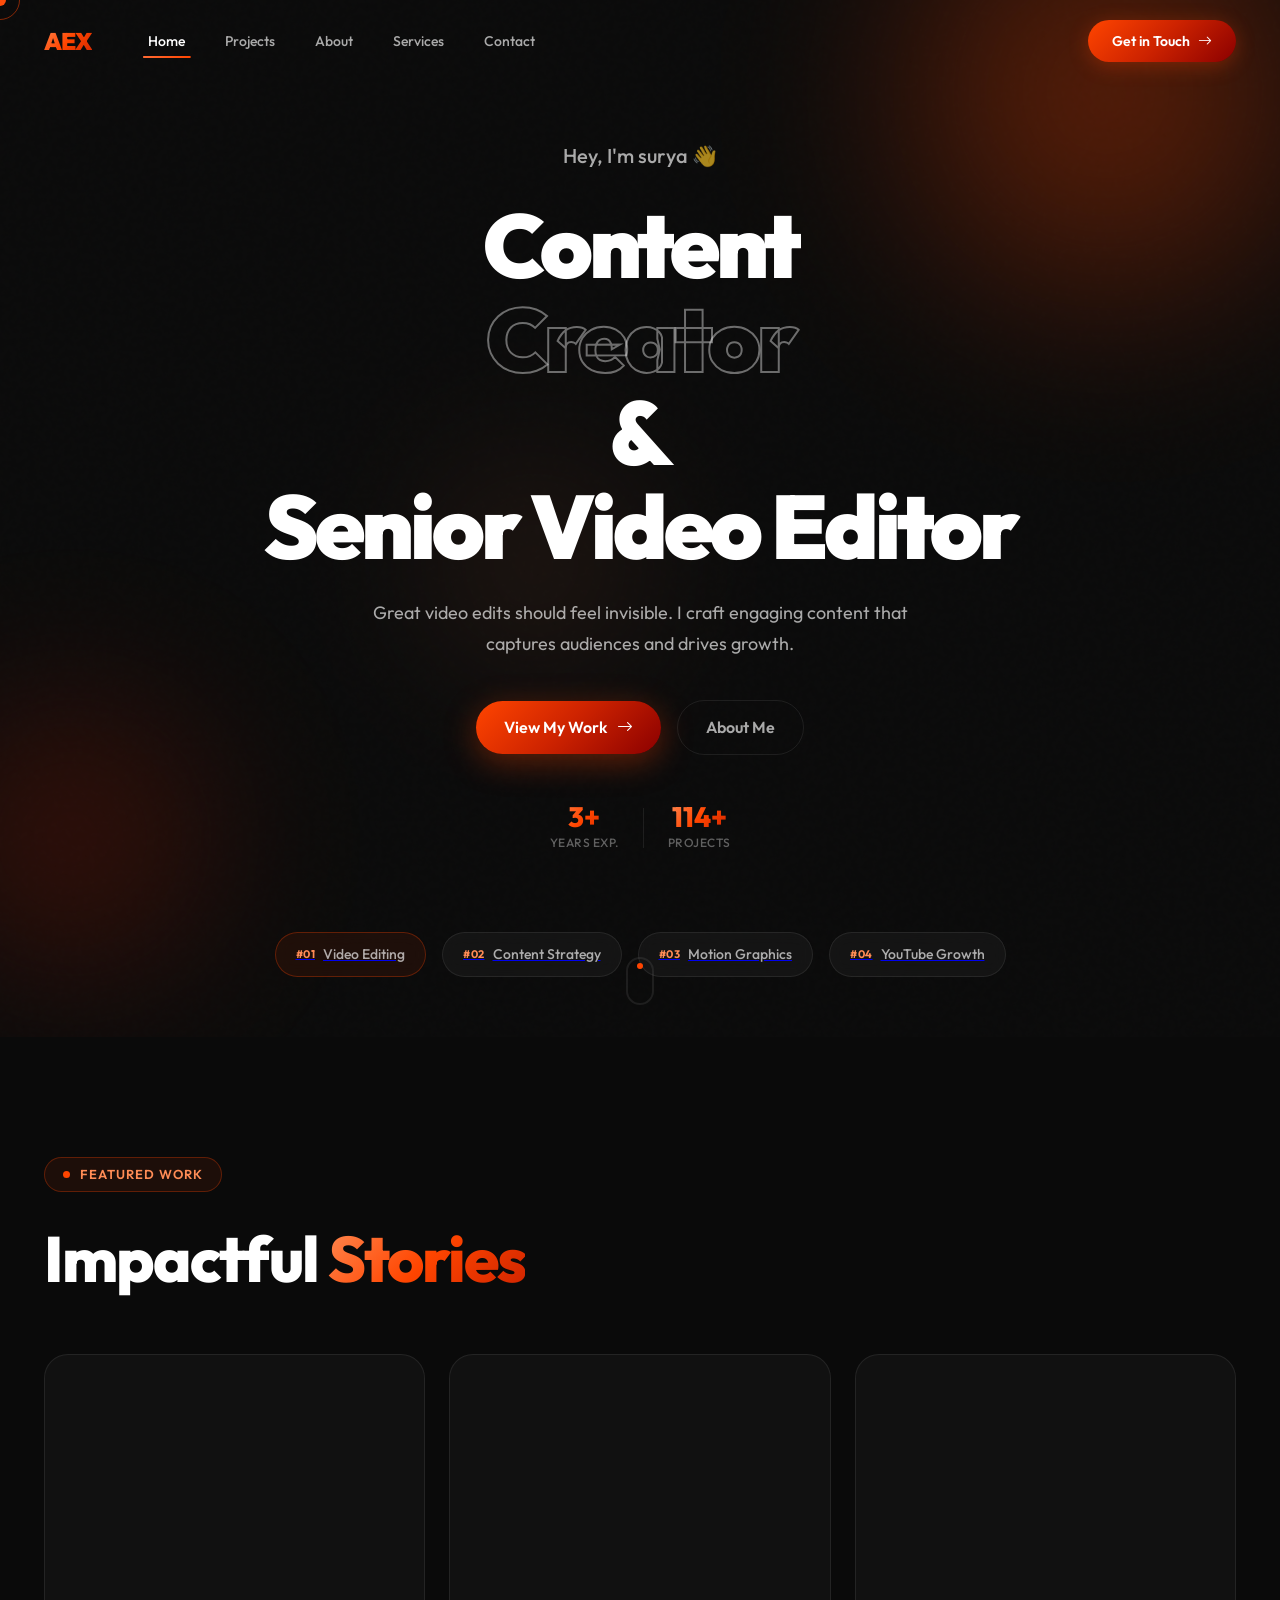
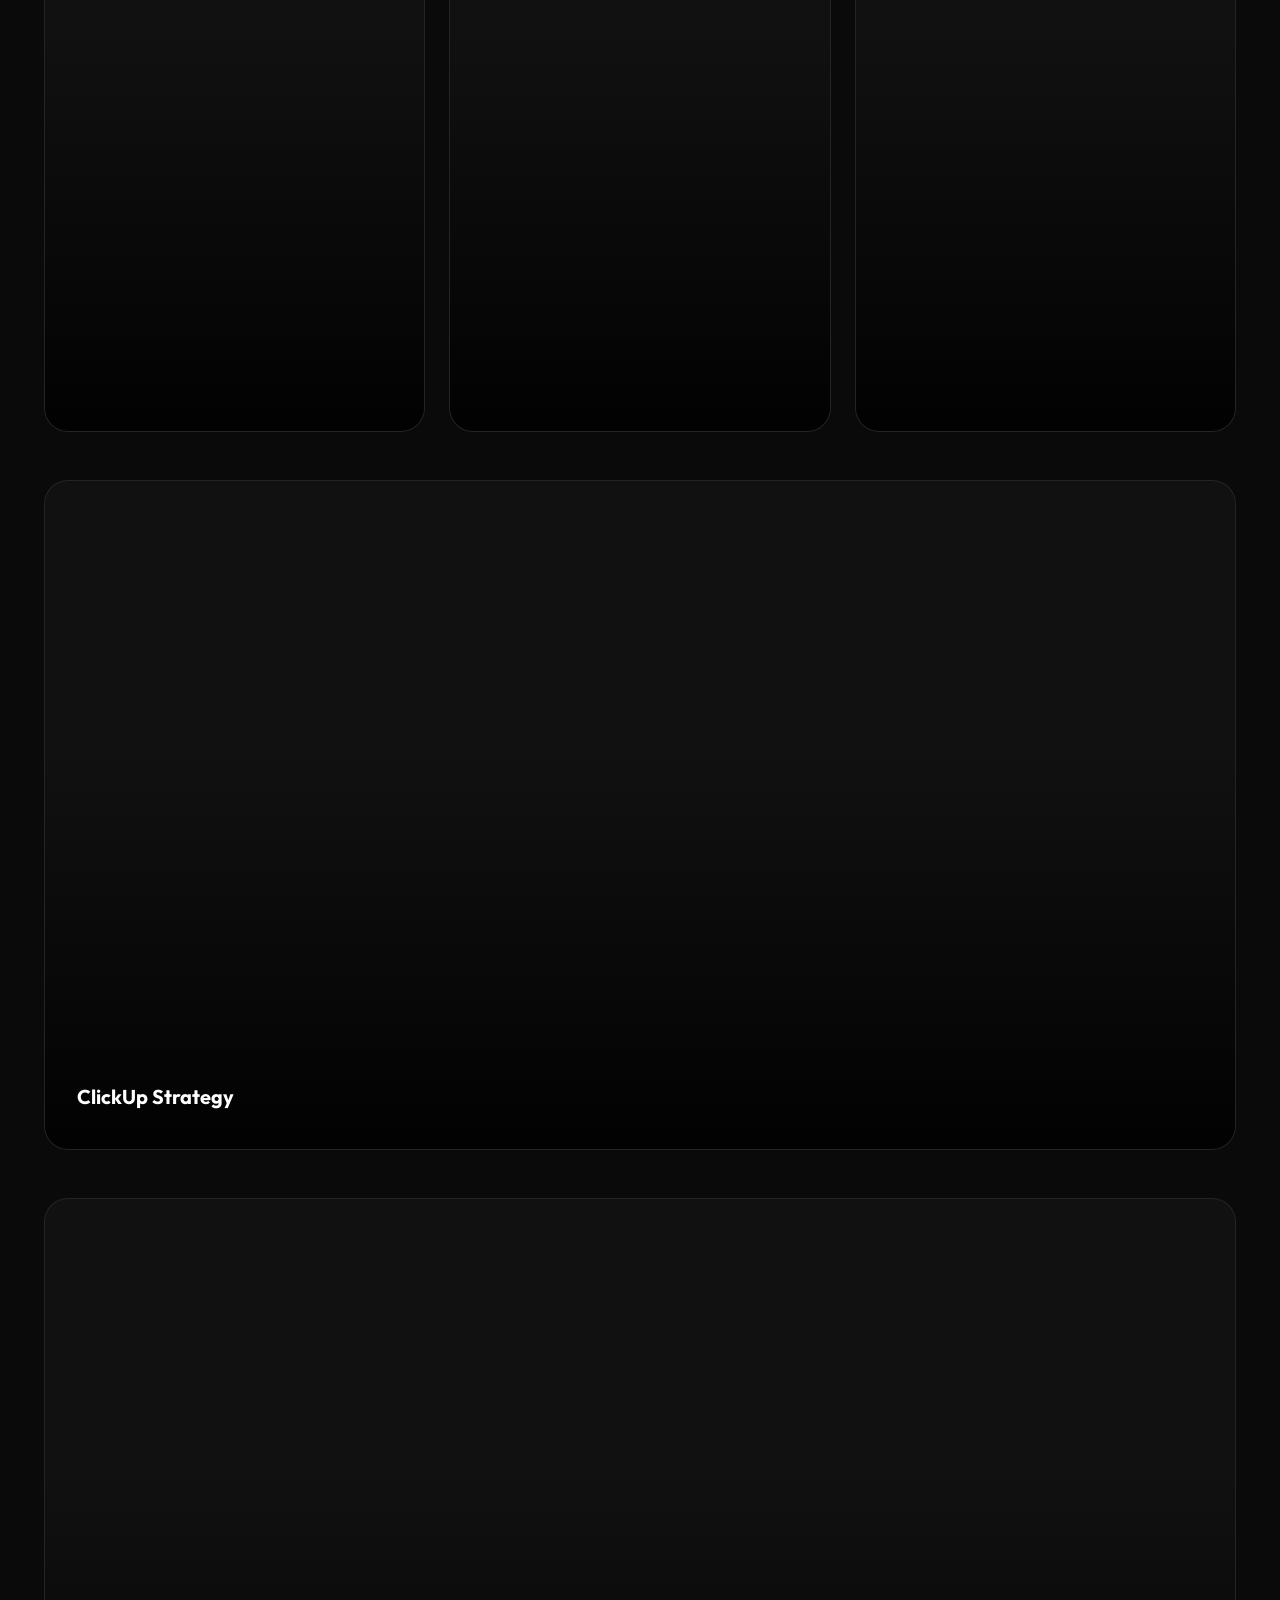
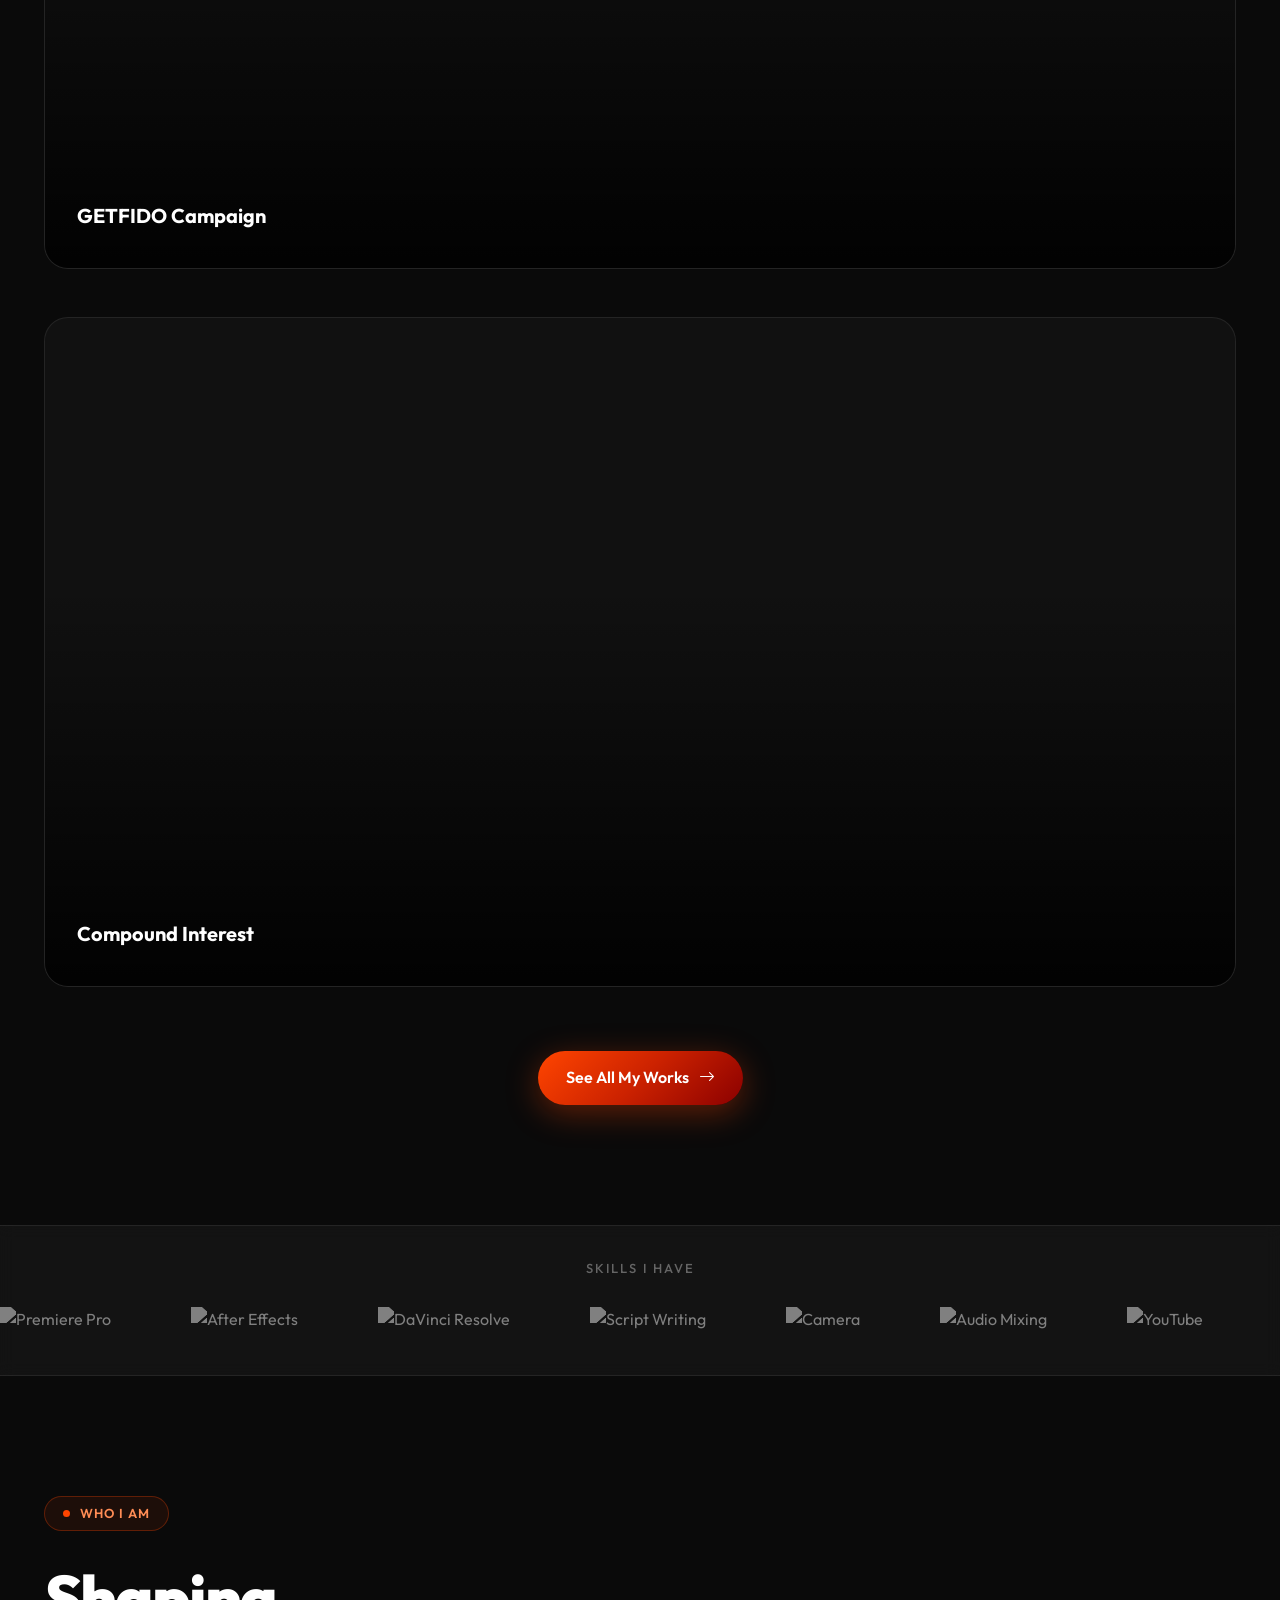
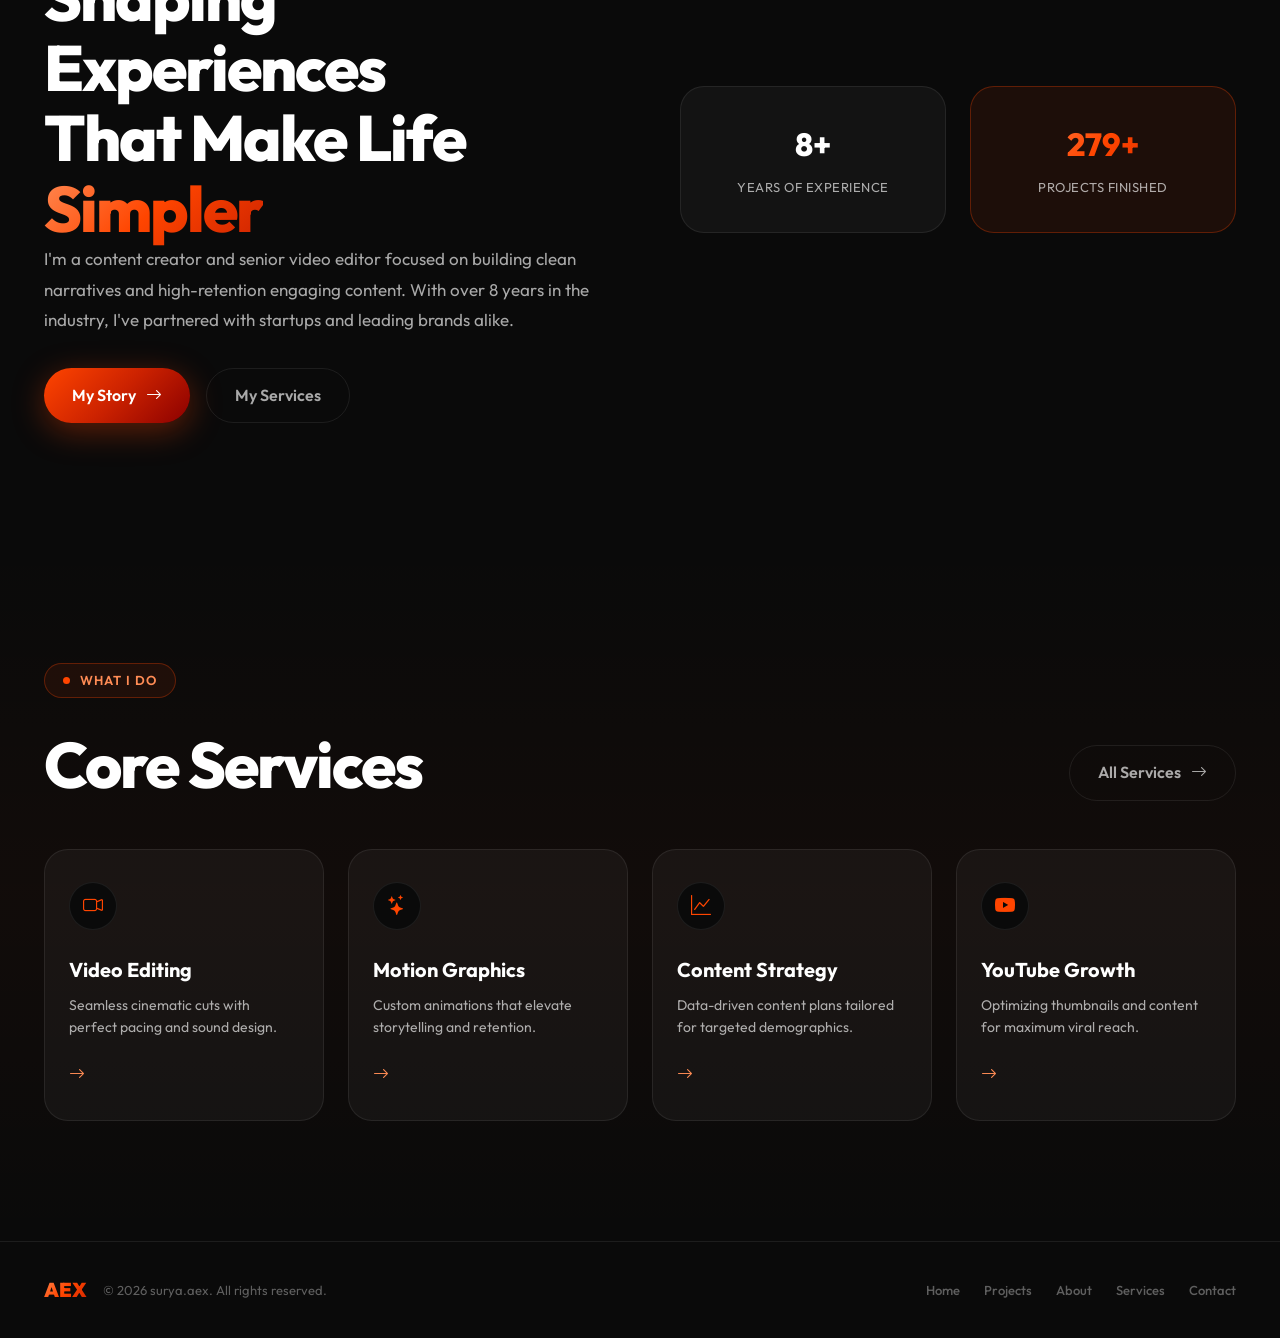
==== commit 0cdc60b3: "apr 29" ====
--- a/index.html
+++ b/index.html
@@ -3,8 +3,8 @@
 <head>
   <meta charset="utf-8">
   <meta name="viewport" content="width=device-width, initial-scale=1">
-  <meta name="description" content="Surya Prakash — Content Creator & Senior Video Editor. Crafting engaging cinematic stories and digital content.">
-  <title>Home — Surya Prakash | Content Creator & Senior Video Editor</title>
+  <meta name="description" content="surya.aex — Content Creator & Senior Video Editor. Crafting engaging cinematic stories and digital content.">
+  <title>Home — surya.aex | Content Creator & Senior Video Editor</title>
   <link rel="preconnect" href="https://fonts.googleapis.com">
   <link rel="preconnect" href="https://fonts.gstatic.com" crossorigin>
   <link href="https://fonts.googleapis.com/css2?family=Outfit:wght@300;400;500;600;700;800;900&family=Inter:wght@300;400;500;600&display=swap" rel="stylesheet">
@@ -17,7 +17,7 @@
   <div class="preloader" id="preloader">
     <div class="preloader-inner">
       <div class="preloader-ring"></div>
-      <span class="preloader-logo">SP</span>
+      <span class="preloader-logo">AEX</span>
     </div>
   </div>
 
@@ -28,7 +28,7 @@
   <!-- NAVBAR -->
   <nav class="navbar" id="navbar">
     <div class="nav-container">
-      <a href="index.html" class="nav-logo"><span class="logo-text">SP</span></a>
+      <a href="index.html" class="nav-logo"><span class="logo-text">AEX</span></a>
       <ul class="nav-links" id="navLinks">
         <li><a href="index.html"    class="nav-link" data-page="home">Home</a></li>
         <li><a href="projects.html" class="nav-link" data-page="projects">Projects</a></li>
@@ -69,13 +69,13 @@
         <div class="hero-inner">
           <div class="hero-content">
             <div class="hero-greeting">
-              <img src="images/happy-bearded-young-man.jpg" class="hero-avatar" alt="Surya Prakash">
-              <span>Hey, I'm Surya 👋</span>
+              <span>Hey, I'm surya 👋</span>
             </div>
             <h1 class="hero-title">
               <span class="hero-title-line">Content</span>
               <span class="hero-title-line hero-title-outline">Creator</span>
-              <span class="hero-title-line">& Sr. Video Editor</span>
+              <span class="hero-title-line">&</span>
+              <span class="hero-title-line">Senior Video Editor</span>
             </h1>
             <p class="hero-desc">Great video edits should feel invisible. I craft engaging content that captures audiences and drives growth.</p>
             <div class="hero-actions">
@@ -89,18 +89,9 @@
             </div>
           </div>
 
-          <div class="hero-visual">
-            <div class="hero-image-glow"></div>
-            <div class="hero-image-container">
-              <img src="images/portrait-happy-excited-man-holding-laptop-computer.png" class="hero-image" alt="Surya Prakash">
-            </div>
-
-            <div class="float-card float-card-2">
-              <i class="bi-star-fill float-card-icon"></i>
-              <div><strong>5.0 Rating</strong><span>Top Rated</span></div>
-            </div>
-          </div>
-        </div>
+        </div>
+
+
 
         <!-- Service tags -->
         <div class="hero-tags">
@@ -324,8 +315,8 @@
   <footer class="site-footer">
     <div class="footer-container">
       <div class="footer-left">
-        <span class="footer-logo">SP</span>
-        <p>© 2026 Surya Prakash. All rights reserved.</p>
+        <span class="footer-logo">AEX</span>
+        <p>© 2026 surya.aex. All rights reserved.</p>
       </div>
       <div class="footer-right">
         <a href="index.html"    class="footer-link">Home</a>
--- a/css/portfolio-revamp.css
+++ b/css/portfolio-revamp.css
@@ -590,16 +590,17 @@
 }
 
 .hero-inner {
-  display: grid;
-  grid-template-columns: 1fr 1fr;
-  gap: 80px;
-  align-items: center;
+  display: flex;
+  flex-direction: column;
+  align-items: center;
+  text-align: center;
   margin-bottom: 80px;
 }
 
 .hero-greeting {
   display: flex;
   align-items: center;
+  justify-content: center;
   gap: 16px;
   margin-bottom: 28px;
 }
@@ -645,14 +646,17 @@
   font-size: 18px;
   font-weight: 400;
   color: var(--text-secondary);
-  max-width: 440px;
+  max-width: 600px;
   margin-bottom: 40px;
   line-height: 1.7;
+  margin-left: auto;
+  margin-right: auto;
 }
 
 .hero-actions {
   display: flex;
   align-items: center;
+  justify-content: center;
   gap: 16px;
   margin-bottom: 48px;
   flex-wrap: wrap;
@@ -661,6 +665,7 @@
 .hero-stats {
   display: flex;
   align-items: center;
+  justify-content: center;
   gap: 24px;
 }
 
@@ -694,86 +699,11 @@
   background: var(--border-glass);
 }
 
-.hero-visual {
-  position: relative;
-  display: flex;
-  align-items: center;
+
+
+.hero-tags {
+  display: flex;
   justify-content: center;
-}
-
-.hero-image-glow {
-  position: absolute;
-  width: 80%;
-  height: 80%;
-  background: radial-gradient(circle, rgba(255,69,0,0.3) 0%, transparent 70%);
-  filter: blur(40px);
-  z-index: 0;
-}
-
-.hero-image-container {
-  position: relative;
-  z-index: 1;
-  width: 100%;
-  max-width: 480px;
-}
-
-.hero-image {
-  width: 100%;
-  height: auto;
-  display: block;
-  filter: drop-shadow(0 20px 60px rgba(255,69,0,0.3));
-  animation: hero-float 6s ease-in-out infinite;
-}
-
-@keyframes hero-float {
-  0%, 100% { transform: translateY(0px); }
-  50% { transform: translateY(-20px); }
-}
-
-.float-card {
-  position: absolute;
-  background: rgba(255,255,255,0.07);
-  backdrop-filter: var(--blur-glass);
-  -webkit-backdrop-filter: var(--blur-glass);
-  border: 1px solid rgba(255,255,255,0.12);
-  border-radius: var(--radius-md);
-  padding: 14px 20px;
-  display: flex;
-  align-items: center;
-  gap: 12px;
-  z-index: 2;
-  box-shadow: var(--shadow-dark);
-  animation: float-card 4s ease-in-out infinite;
-}
-
-.float-card-1 { bottom: 15%; left: -10%; animation-delay: -1s; }
-.float-card-2 { top: 15%; right: -10%; animation-delay: -2.5s; }
-
-@keyframes float-card {
-  0%, 100% { transform: translateY(0); }
-  50% { transform: translateY(-10px); }
-}
-
-.float-card-icon {
-  font-size: 24px;
-  color: var(--orange-primary);
-}
-
-.float-card strong {
-  display: block;
-  font-size: 14px;
-  font-weight: 700;
-  color: var(--text-primary);
-  line-height: 1.2;
-}
-
-.float-card span {
-  font-size: 12px;
-  color: var(--text-muted);
-}
-
-.hero-tags {
-  display: flex;
   gap: 16px;
   flex-wrap: wrap;
 }
